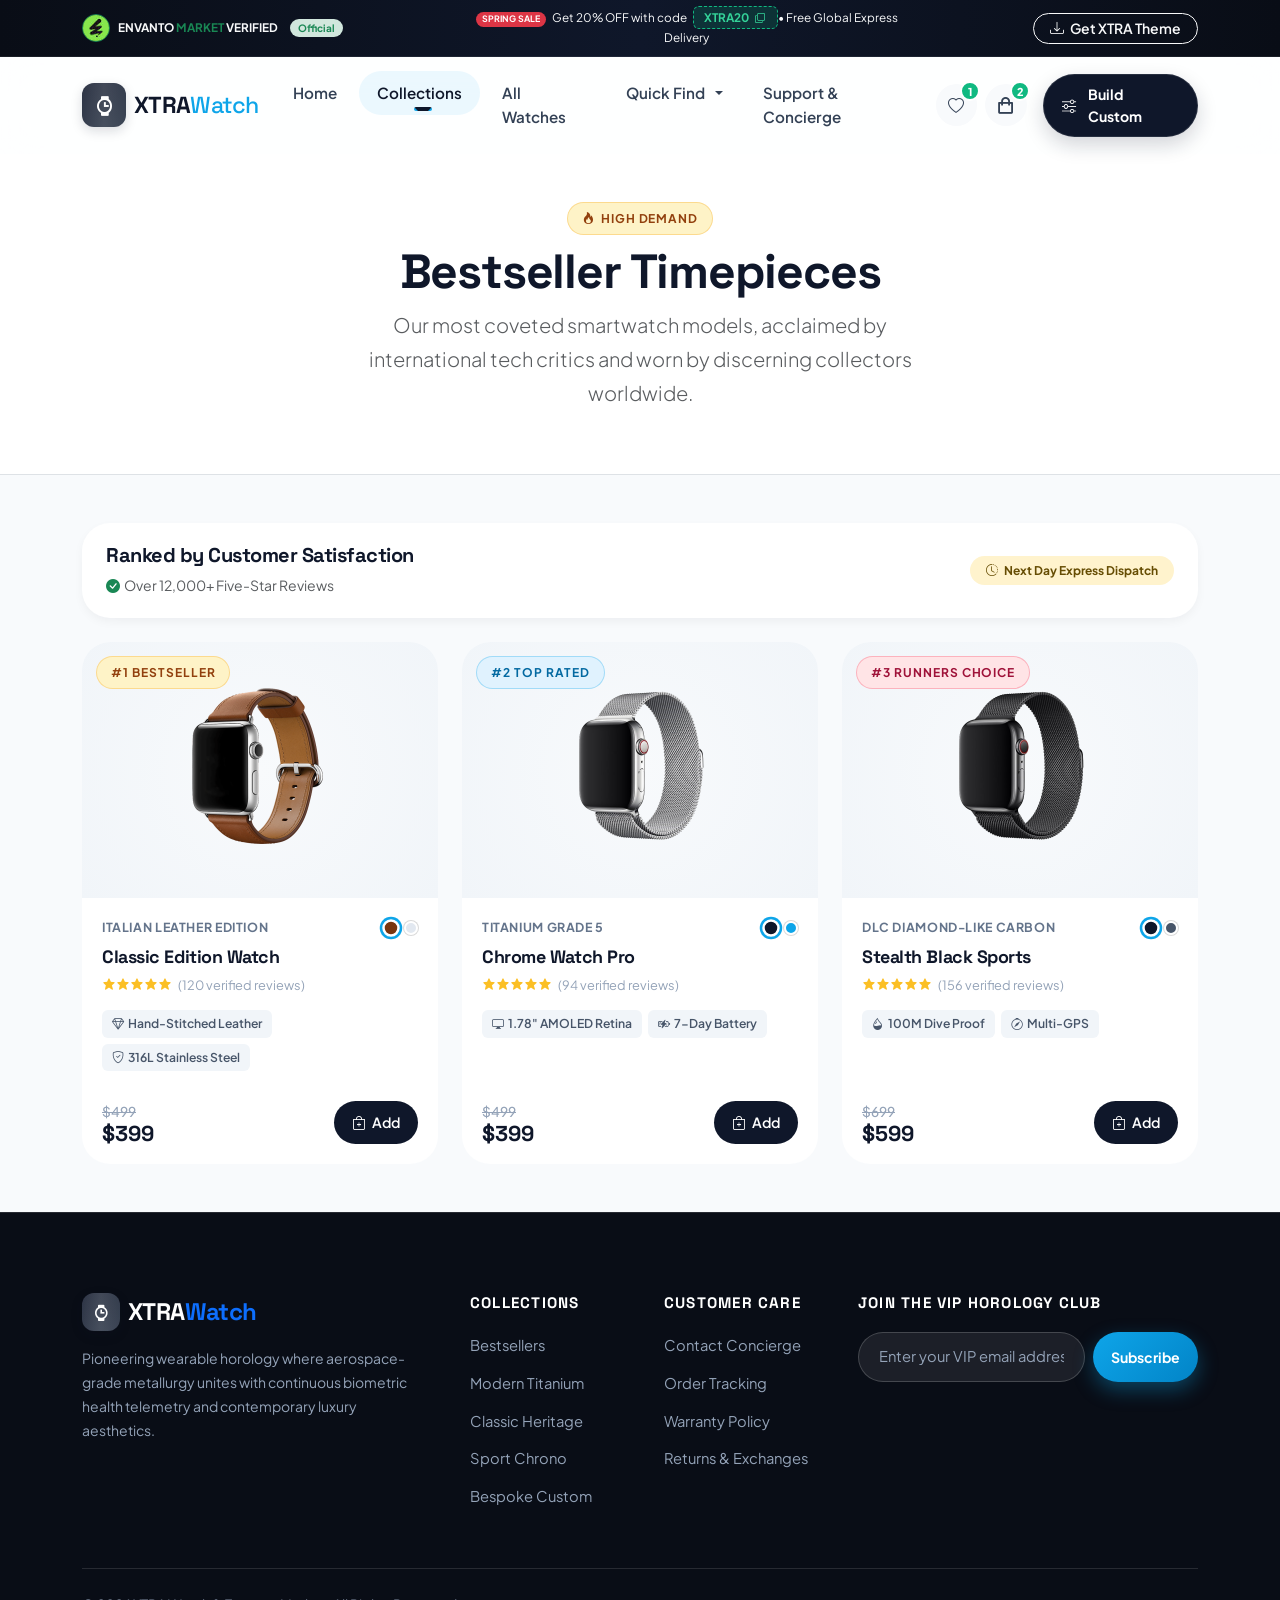
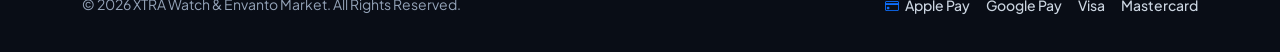
==== commponent/bestseller.html @ f37df0af "First Commit" ====
<!DOCTYPE html>
<html lang="en">
  <head>
    <meta charset="UTF-8" />
    <meta name="viewport" content="width=device-width, initial-scale=1.0" />
    <title>Bestsellers | XTRA Watch Collection</title>
    <link rel="icon" href="../image/download.jpg" />

    <!-- Google Fonts & Icons -->
    <link rel="preconnect" href="https://fonts.googleapis.com" />
    <link rel="preconnect" href="https://fonts.gstatic.com" crossorigin />
    <link
      href="https://fonts.googleapis.com/css2?family=Plus+Jakarta+Sans:wght@300;400;500;600;700;800&family=Space+Grotesk:wght@500;600;700&display=swap"
      rel="stylesheet"
    />
    <link
      href="https://unpkg.com/boxicons@2.1.4/css/boxicons.min.css"
      rel="stylesheet"
    />
    <link
      rel="stylesheet"
      href="https://cdn.jsdelivr.net/npm/bootstrap-icons@1.11.3/font/bootstrap-icons.min.css"
    />
    <link rel="stylesheet" href="../css/css/bootstrap.min.css" />
    <link rel="stylesheet" href="../css/custom.css" />
  </head>
  <body>
    <!-- Top Announcement Bar -->
    <header class="top-ticker-bar">
      <div class="container">
        <div class="row align-items-center text-center text-lg-start g-2">
          <div class="col-12 col-lg-4 d-flex align-items-center justify-content-center justify-content-lg-start gap-2">
            <img
              src="../image/download.jpg"
              alt="Envanto Partner"
              class="rounded-circle border border-success"
              style="width: 28px; height: 28px; object-fit: cover;"
            />
            <span class="fw-bold text-uppercase tracking-wider text-light small">
              Envanto <span class="text-success">Market</span> Verified
            </span>
            <span class="badge bg-success-subtle text-success py-1 px-2 rounded-pill small ms-1">Official</span>
          </div>

          <div class="col-12 col-lg-5 text-center">
            <p class="m-0 small text-light">
              <span class="badge bg-danger rounded-pill me-1">SPRING SALE</span>
              Get 20% OFF with code
              <a href="#" class="code-badge ms-1" data-copy-code="XTRA20" title="Click to copy promo code">
                XTRA20 <i class="bi bi-copy ms-1 small"></i>
              </a>
              • Free Global Express Delivery
            </p>
          </div>

          <div class="col-12 col-lg-3 text-center text-lg-end">
            <a
              href="https://themeforest.net"
              target="_blank"
              rel="noopener noreferrer"
              class="btn btn-outline-light btn-sm rounded-pill px-3 py-1 small fw-semibold"
            >
              <i class="bi bi-download me-1"></i> Get XTRA Theme
            </a>
          </div>
        </div>
      </div>
    </header>

    <!-- Main Navigation Bar -->
    <nav class="navbar navbar-expand-lg navbar-luxury">
      <div class="container">
        <!-- Brand -->
        <a href="../index.html" class="navbar-brand d-flex align-items-center gap-2">
          <div class="brand-monogram">
            <i class="bx bxs-watch"></i>
          </div>
          <div class="brand-text">
            XTRA<span>Watch</span>
          </div>
        </a>

        <!-- Mobile Toggler -->
        <button
          class="navbar-toggler border-0 shadow-none"
          type="button"
          data-bs-toggle="offcanvas"
          data-bs-target="#offcanvasNavbar"
          aria-controls="offcanvasNavbar"
          aria-label="Toggle navigation"
        >
          <span class="navbar-toggler-icon"></span>
        </button>

        <!-- Navbar Links & Offcanvas Drawer for Mobile -->
        <div
          class="offcanvas offcanvas-end"
          tabindex="-1"
          id="offcanvasNavbar"
          aria-labelledby="offcanvasNavbarLabel"
        >
          <div class="offcanvas-header border-bottom">
            <div class="d-flex align-items-center gap-2">
              <div class="brand-monogram" style="width: 36px; height: 36px; font-size: 1.2rem;">
                <i class="bx bxs-watch"></i>
              </div>
              <span class="fw-bold fs-5">XTRA Watch</span>
            </div>
            <button
              type="button"
              class="btn-close shadow-none"
              data-bs-dismiss="offcanvas"
              aria-label="Close"
            ></button>
          </div>

          <div class="offcanvas-body align-items-center">
            <ul class="navbar-nav mx-auto mb-2 mb-lg-0 gap-lg-1">
              <li class="nav-item">
                <a href="../index.html" class="nav-link">Home</a>
              </li>

              <li class="nav-item dropdown">
                <a
                  class="nav-link dropdown-toggle active"
                  href="#"
                  role="button"
                  data-bs-toggle="dropdown"
                  aria-expanded="false"
                >
                  Collections
                </a>
                <ul class="dropdown-menu">
                  <li><span class="dropdown-header">Watch Editions</span></li>
                  <li>
                    <a class="dropdown-item active" href="bestseller.html">
                      <span><i class="bi bi-star-fill text-warning me-2"></i> Bestseller Series</span>
                      <span class="badge bg-warning text-dark rounded-pill small">Top Rated</span>
                    </a>
                  </li>
                  <li>
                    <a class="dropdown-item" href="classic.html">
                      <span><i class="bi bi-gem text-primary me-2"></i> Classic Heritage</span>
                      <span class="badge bg-secondary-subtle text-secondary rounded-pill small">Leather</span>
                    </a>
                  </li>
                  <li>
                    <a class="dropdown-item" href="modern.html">
                      <span><i class="bi bi-cpu text-info me-2"></i> Modern Titanium</span>
                      <span class="badge bg-info-subtle text-info rounded-pill small">AMOLED</span>
                    </a>
                  </li>
                  <li>
                    <a class="dropdown-item" href="sport.html">
                      <span><i class="bi bi-speedometer2 text-danger me-2"></i> Sport Chrono</span>
                      <span class="badge bg-danger-subtle text-danger rounded-pill small">50M 5ATM</span>
                    </a>
                  </li>
                  <li><hr class="dropdown-divider my-2" /></li>
                  <li>
                    <a class="dropdown-item" href="custom.html">
                      <span><i class="bi bi-palette-fill text-success me-2"></i> Bespoke Customizer</span>
                      <span class="badge bg-success rounded-pill small">Studio</span>
                    </a>
                  </li>
                </ul>
              </li>

              <li class="nav-item">
                <a href="watch.html" class="nav-link">All Watches</a>
              </li>

              <li class="nav-item dropdown">
                <a
                  class="nav-link dropdown-toggle"
                  href="#"
                  role="button"
                  data-bs-toggle="dropdown"
                  aria-expanded="false"
                >
                  Quick Find
                </a>
                <ul class="dropdown-menu">
                  <li><span class="dropdown-header">Filter by Category</span></li>
                  <li>
                    <a class="dropdown-item" href="sport.html">
                      <span><i class="bi bi-water me-2 text-primary"></i> Sports & Divers</span>
                    </a>
                  </li>
                  <li>
                    <a class="dropdown-item active" href="bestseller.html">
                      <span><i class="bi bi-fire me-2 text-danger"></i> Trending Smartwatches</span>
                    </a>
                  </li>
                  <li>
                    <a class="dropdown-item" href="classic.html">
                      <span><i class="bi bi-clock-history me-2 text-secondary"></i> Vintage Mechanical</span>
                    </a>
                  </li>
                  <li>
                    <a class="dropdown-item" href="custom.html">
                      <span><i class="bi bi-pen-fill me-2 text-warning"></i> Laser Custom Engraved</span>
                    </a>
                  </li>
                </ul>
              </li>

              <li class="nav-item">
                <a href="contact.html" class="nav-link">Support & Concierge</a>
              </li>
            </ul>

            <!-- Right Nav Actions -->
            <div class="d-flex align-items-center justify-content-center justify-content-lg-end gap-2 mt-3 mt-lg-0">
              <button
                type="button"
                class="nav-action-btn"
                title="Wishlist"
                data-bs-toggle="offcanvas"
                data-bs-target="#cartDrawer"
                aria-label="Wishlist"
              >
                <i class="bi bi-heart"></i>
                <span class="nav-action-badge wishlist-badge-count">1</span>
              </button>

              <button
                type="button"
                class="nav-action-btn"
                title="Cart"
                data-bs-toggle="offcanvas"
                data-bs-target="#cartDrawer"
                aria-label="Cart"
              >
                <i class="bx bx-shopping-bag fs-5"></i>
                <span class="nav-action-badge cart-badge-count">2</span>
              </button>

              <a
                href="custom.html"
                class="btn-luxury-dark btn-luxury-sm ms-lg-2 d-none d-sm-inline-flex"
              >
                <i class="bi bi-sliders me-1"></i> Build Custom
              </a>
            </div>
          </div>
        </div>
      </div>
    </nav>

    <!-- Page Banner -->
    <section class="bg-white border-bottom py-5">
      <div class="container text-center">
        <span class="badge-luxury badge-luxury-gold mb-2">
          <i class="bi bi-fire"></i> HIGH DEMAND
        </span>
        <h1 class="display-5 fw-bold mb-2">Bestseller Timepieces</h1>
        <p class="lead text-muted mx-auto" style="max-width: 600px;">
          Our most coveted smartwatch models, acclaimed by international tech critics and worn by discerning collectors worldwide.
        </p>
      </div>
    </section>

    <!-- Main Content Grid -->
    <main class="container py-5">
      <!-- Filter bar -->
      <div class="filter-sticky-header mb-4">
        <div class="d-flex flex-wrap justify-content-between align-items-center gap-3">
          <div>
            <h5 class="fw-bold mb-1">Ranked by Customer Satisfaction</h5>
            <span class="small text-muted"><i class="bi bi-check-circle-fill text-success me-1"></i>Over 12,000+ Five-Star Reviews</span>
          </div>

          <div class="d-flex gap-2">
            <span class="badge bg-warning-subtle text-warning-emphasis px-3 py-2 rounded-pill small fw-bold">
              <i class="bi bi-clock-history me-1"></i> Next Day Express Dispatch
            </span>
          </div>
        </div>
      </div>

      <div class="row g-4">
        <!-- Item 1: Classic Edition Watch (#1 Top Choice) -->
        <div class="col-12 col-md-4">
          <div class="product-card" data-product-card data-product-title="Classic Edition Watch" data-product-category="Heritage Classic">
            <div class="product-media-wrapper">
              <div class="product-badge-overlay">
                <span class="badge-luxury badge-luxury-gold">#1 BESTSELLER</span>
              </div>
              <div class="product-actions-bar">
                <button
                  type="button"
                  class="action-btn-circle"
                  data-wishlist-id="prod-2"
                  data-wishlist-title="Classic Edition Watch"
                  title="Wishlist"
                  aria-label="Wishlist"
                >
                  <i class="bi bi-heart"></i>
                </button>
                <button
                  type="button"
                  class="action-btn-circle"
                  data-quick-view="prod-2"
                  title="Quick View"
                  aria-label="Quick View"
                >
                  <i class="bi bi-eye"></i>
                </button>
              </div>
              <img src="../watch/watch-2.png" alt="Classic Edition Watch" loading="lazy" />
            </div>

            <div class="product-body">
              <div class="product-category-row">
                <span class="product-category">Italian Leather Edition</span>
                <div class="color-dots-group">
                  <span class="color-dot-choice active" style="background: #78350f;" data-color-name="Cognac Leather" title="Cognac Leather"></span>
                  <span class="color-dot-choice" style="background: #e2e8f0;" data-color-name="Steel Silver" title="Steel Silver"></span>
                </div>
              </div>

              <h3 class="product-title">
                <a href="classic.html">Classic Edition Watch</a>
              </h3>

              <div class="rating-row">
                <div class="rating-stars">
                  <i class="bx bxs-star"></i><i class="bx bxs-star"></i><i class="bx bxs-star"></i><i class="bx bxs-star"></i><i class="bx bxs-star"></i>
                </div>
                <span class="rating-count">(120 verified reviews)</span>
              </div>

              <div class="spec-chips">
                <span class="spec-chip"><i class="bi bi-gem"></i> Hand-Stitched Leather</span>
                <span class="spec-chip"><i class="bi bi-shield-check"></i> 316L Stainless Steel</span>
              </div>

              <div class="product-footer-row">
                <div class="product-price-box">
                  <span class="price-original">$499</span>
                  <span class="price-current">$399</span>
                </div>
                <button
                  type="button"
                  class="btn-add-cart-fast"
                  data-add-cart
                  data-product-id="prod-2"
                  data-product-title="Classic Edition Watch"
                  data-product-price="399"
                  data-product-image="watch/watch-2.png"
                  data-product-finish="Cognac Leather"
                >
                  <i class="bi bi-bag-plus"></i> Add
                </button>
              </div>
            </div>
          </div>
        </div>

        <!-- Item 2: Chrome Watch Pro (#2 Bestseller) -->
        <div class="col-12 col-md-4">
          <div class="product-card" data-product-card data-product-title="Chrome Watch Pro" data-product-category="Smart Tech">
            <div class="product-media-wrapper">
              <div class="product-badge-overlay">
                <span class="badge-luxury badge-luxury-cyan">#2 TOP RATED</span>
              </div>
              <div class="product-actions-bar">
                <button
                  type="button"
                  class="action-btn-circle"
                  data-wishlist-id="prod-1"
                  data-wishlist-title="Chrome Watch Pro"
                  title="Wishlist"
                  aria-label="Wishlist"
                >
                  <i class="bi bi-heart"></i>
                </button>
                <button
                  type="button"
                  class="action-btn-circle"
                  data-quick-view="prod-1"
                  title="Quick View"
                  aria-label="Quick View"
                >
                  <i class="bi bi-eye"></i>
                </button>
              </div>
              <img src="../watch/watch-1.png" alt="Chrome Watch Pro" loading="lazy" />
            </div>

            <div class="product-body">
              <div class="product-category-row">
                <span class="product-category">Titanium Grade 5</span>
                <div class="color-dots-group">
                  <span class="color-dot-choice active" style="background: #0f172a;" data-color-name="Obsidian Black" title="Obsidian Black"></span>
                  <span class="color-dot-choice" style="background: #0ea5e9;" data-color-name="Cyan Ocean" title="Cyan Ocean"></span>
                </div>
              </div>

              <h3 class="product-title">
                <a href="modern.html">Chrome Watch Pro</a>
              </h3>

              <div class="rating-row">
                <div class="rating-stars">
                  <i class="bx bxs-star"></i><i class="bx bxs-star"></i><i class="bx bxs-star"></i><i class="bx bxs-star"></i><i class="bx bxs-star"></i>
                </div>
                <span class="rating-count">(94 verified reviews)</span>
              </div>

              <div class="spec-chips">
                <span class="spec-chip"><i class="bi bi-display"></i> 1.78" AMOLED Retina</span>
                <span class="spec-chip"><i class="bi bi-battery-charging"></i> 7-Day Battery</span>
              </div>

              <div class="product-footer-row">
                <div class="product-price-box">
                  <span class="price-original">$499</span>
                  <span class="price-current">$399</span>
                </div>
                <button
                  type="button"
                  class="btn-add-cart-fast"
                  data-add-cart
                  data-product-id="prod-1"
                  data-product-title="Chrome Watch Pro"
                  data-product-price="399"
                  data-product-image="watch/watch-1.png"
                  data-product-finish="Obsidian Black"
                >
                  <i class="bi bi-bag-plus"></i> Add
                </button>
              </div>
            </div>
          </div>
        </div>

        <!-- Item 3: Stealth Black Sports (#3 Bestseller) -->
        <div class="col-12 col-md-4">
          <div class="product-card" data-product-card data-product-title="Stealth Black Sports" data-product-category="Sport Chrono">
            <div class="product-media-wrapper">
              <div class="product-badge-overlay">
                <span class="badge-luxury badge-luxury-rose">#3 RUNNERS CHOICE</span>
              </div>
              <div class="product-actions-bar">
                <button
                  type="button"
                  class="action-btn-circle"
                  data-wishlist-id="prod-4"
                  data-wishlist-title="Stealth Black Sports"
                  title="Wishlist"
                  aria-label="Wishlist"
                >
                  <i class="bi bi-heart"></i>
                </button>
                <button
                  type="button"
                  class="action-btn-circle"
                  data-quick-view="prod-4"
                  title="Quick View"
                  aria-label="Quick View"
                >
                  <i class="bi bi-eye"></i>
                </button>
              </div>
              <img src="../watch/black-watch.png" alt="Stealth Black Sports" loading="lazy" />
            </div>

            <div class="product-body">
              <div class="product-category-row">
                <span class="product-category">DLC Diamond-Like Carbon</span>
                <div class="color-dots-group">
                  <span class="color-dot-choice active" style="background: #0f172a;" data-color-name="Matte DLC Black" title="Matte DLC Black"></span>
                  <span class="color-dot-choice" style="background: #475569;" data-color-name="Gunmetal Gray" title="Gunmetal Gray"></span>
                </div>
              </div>

              <h3 class="product-title">
                <a href="sport.html">Stealth Black Sports</a>
              </h3>

              <div class="rating-row">
                <div class="rating-stars">
                  <i class="bx bxs-star"></i><i class="bx bxs-star"></i><i class="bx bxs-star"></i><i class="bx bxs-star"></i><i class="bx bxs-star"></i>
                </div>
                <span class="rating-count">(156 verified reviews)</span>
              </div>

              <div class="spec-chips">
                <span class="spec-chip"><i class="bi bi-droplet-half"></i> 100M Dive Proof</span>
                <span class="spec-chip"><i class="bi bi-compass"></i> Multi-GPS</span>
              </div>

              <div class="product-footer-row">
                <div class="product-price-box">
                  <span class="price-original">$699</span>
                  <span class="price-current">$599</span>
                </div>
                <button
                  type="button"
                  class="btn-add-cart-fast"
                  data-add-cart
                  data-product-id="prod-4"
                  data-product-title="Stealth Black Sports"
                  data-product-price="599"
                  data-product-image="watch/black-watch.png"
                  data-product-finish="Matte DLC Black"
                >
                  <i class="bi bi-bag-plus"></i> Add
                </button>
              </div>
            </div>
          </div>
        </div>
      </div>
    </main>

    <!-- Footer -->
    <footer class="footer-luxury">
      <div class="container">
        <div class="row g-5 mb-5">
          <div class="col-12 col-lg-4">
            <div class="d-flex align-items-center gap-2 mb-3">
              <div class="brand-monogram" style="width: 38px; height: 38px; font-size: 1.2rem;">
                <i class="bx bxs-watch"></i>
              </div>
              <h5 class="m-0 fw-bold text-white fs-4">XTRA<span class="text-primary">Watch</span></h5>
            </div>
            <p class="small text-muted mb-4" style="max-width: 340px;">
              Pioneering wearable horology where aerospace-grade metallurgy unites with continuous biometric health telemetry and contemporary luxury aesthetics.
            </p>
          </div>

          <div class="col-6 col-md-3 col-lg-2">
            <h6 class="footer-title">Collections</h6>
            <ul class="footer-links">
              <li><a href="bestseller.html">Bestsellers</a></li>
              <li><a href="modern.html">Modern Titanium</a></li>
              <li><a href="classic.html">Classic Heritage</a></li>
              <li><a href="sport.html">Sport Chrono</a></li>
              <li><a href="custom.html">Bespoke Custom</a></li>
            </ul>
          </div>

          <div class="col-6 col-md-3 col-lg-2">
            <h6 class="footer-title">Customer Care</h6>
            <ul class="footer-links">
              <li><a href="contact.html">Contact Concierge</a></li>
              <li><a href="contact.html">Order Tracking</a></li>
              <li><a href="contact.html">Warranty Policy</a></li>
              <li><a href="contact.html">Returns & Exchanges</a></li>
            </ul>
          </div>

          <div class="col-12 col-md-6 col-lg-4">
            <h6 class="footer-title">Join The VIP Horology Club</h6>
            <form class="newsletter-form">
              <div class="newsletter-input-group">
                <input
                  type="email"
                  class="newsletter-input"
                  placeholder="Enter your VIP email address..."
                  required
                />
                <button type="submit" class="btn-luxury-primary btn-luxury-sm text-nowrap">
                  Subscribe
                </button>
              </div>
            </form>
          </div>
        </div>

        <div class="pt-4 border-top border-secondary border-opacity-25 d-flex flex-column flex-md-row justify-content-between align-items-center gap-3 footer-bottom-row">
          <p class="small text-muted mb-0">
            &copy; 2026 XTRA Watch & Envanto Market. All Rights Reserved.
          </p>
          <div class="d-flex align-items-center gap-3 small">
            <span><i class="bi bi-credit-card me-1 text-primary"></i> Apple Pay</span>
            <span>Google Pay</span>
            <span>Visa</span>
            <span>Mastercard</span>
          </div>
        </div>
      </div>
    </footer>

    <!-- Slide-Over Cart Drawer -->
    <div
      class="offcanvas offcanvas-end cart-offcanvas"
      tabindex="-1"
      id="cartDrawer"
      aria-labelledby="cartDrawerLabel"
    >
      <div class="cart-header">
        <h5 class="fw-bold mb-0 d-flex align-items-center gap-2" id="cartDrawerLabel">
          <i class="bx bx-shopping-bag text-primary fs-4"></i>
          Your Shopping Cart
        </h5>
        <button
          type="button"
          class="btn-close shadow-none"
          data-bs-dismiss="offcanvas"
          aria-label="Close"
        ></button>
      </div>

      <div class="cart-body">
        <div id="cartShippingBar" class="cart-free-shipping-bar">
          <div id="shippingProgressText" class="small text-muted mb-1">
            Add <strong>$45</strong> more for <strong>Free Express Shipping</strong>
          </div>
          <div class="shipping-progress-track">
            <div id="shippingProgressFill" class="shipping-progress-fill" style="width: 70%;"></div>
          </div>
        </div>

        <div id="cartEmptyState" class="text-center py-5" style="display: none;">
          <i class="bx bx-cart-alt fs-1 text-muted mb-3 d-block opacity-50"></i>
          <h5 class="fw-bold">Your cart is empty</h5>
          <p class="text-muted small mb-4">Discover our handcrafted titanium smartwatches.</p>
          <a href="watch.html" class="btn-luxury-primary btn-luxury-sm">Browse Watches</a>
        </div>

        <div id="cartItemsList"></div>
      </div>

      <div id="cartFooterContainer" class="cart-footer">
        <div class="input-group mb-3">
          <input
            type="text"
            id="couponCodeInput"
            class="form-control rounded-start-pill ps-3 small"
            placeholder="Promo code (Try XTRA20)"
          />
          <button
            class="btn btn-outline-dark rounded-end-pill px-3 fw-bold small"
            type="button"
            id="applyCouponBtn"
          >
            Apply
          </button>
        </div>

        <div class="cart-total-row">
          <span>Subtotal</span>
          <span id="cartSubtotalAmount" class="fw-bold text-dark">$798</span>
        </div>

        <div id="cartDiscountRow" class="cart-total-row text-success" style="display: none;">
          <span>Promo Discount</span>
          <span id="cartDiscountAmount" class="fw-bold">-$0</span>
        </div>

        <div class="cart-total-row">
          <span>Estimated Taxes & Shipping</span>
          <span class="text-success fw-semibold">FREE</span>
        </div>

        <div class="cart-total-row pt-2 border-top mt-2">
          <span class="fs-5 fw-bold text-dark">Total</span>
          <span id="cartGrandTotalAmount" class="cart-grand-total">$798</span>
        </div>

        <button
          type="button"
          id="proceedCheckoutBtn"
          class="btn-luxury-primary w-100 py-3 mt-3 fs-6"
        >
          <i class="bi bi-shield-check"></i> Proceed to Secure Checkout
        </button>
      </div>
    </div>

    <!-- Quick View Modal -->
    <div class="modal fade modal-luxury" id="quickViewModal" tabindex="-1" aria-hidden="true">
      <div class="modal-dialog modal-dialog-centered modal-lg">
        <div class="modal-content">
          <div class="modal-header border-0 pb-0">
            <button type="button" class="btn-close shadow-none" data-bs-dismiss="modal" aria-label="Close"></button>
          </div>
          <div class="modal-body p-4 p-md-5 pt-0">
            <div class="row g-4 align-items-center">
              <div class="col-12 col-md-6">
                <div class="modal-luxury-media rounded-4">
                  <img id="quickViewImg" src="../watch/watch-2.png" alt="Quick View" class="img-fluid" />
                </div>
              </div>
              <div class="col-12 col-md-6">
                <span id="quickViewCategory" class="badge-luxury badge-luxury-cyan mb-2">SMART TECH</span>
                <h3 id="quickViewTitle" class="fw-bold mb-2">Classic Edition Watch</h3>
                <div class="rating-row mb-3">
                  <div class="rating-stars">
                    <i class="bx bxs-star"></i><i class="bx bxs-star"></i><i class="bx bxs-star"></i><i class="bx bxs-star"></i><i class="bx bxs-star"></i>
                  </div>
                  <span class="rating-count">(120 verified reviews)</span>
                </div>
                <div class="fs-3 fw-bold text-dark mb-3" id="quickViewPrice">$399</div>
                <p id="quickViewDesc" class="text-muted small mb-4"></p>
                <div class="mb-3">
                  <label class="fw-bold small text-dark d-block mb-2">Select Watch Finish:</label>
                  <div class="d-flex gap-2">
                    <label class="btn btn-outline-dark btn-sm rounded-pill px-3 active">
                      <input type="radio" name="quickViewFinish" value="Cognac Leather" checked class="d-none"> Cognac
                    </label>
                    <label class="btn btn-outline-dark btn-sm rounded-pill px-3">
                      <input type="radio" name="quickViewFinish" value="Steel Silver" class="d-none"> Silver
                    </label>
                  </div>
                </div>
                <div class="mb-4">
                  <h6 class="fw-bold small text-dark mb-2">Key Specifications:</h6>
                  <ul id="quickViewSpecs" class="list-unstyled small text-muted mb-0"></ul>
                </div>
                <div class="d-flex gap-2">
                  <input type="number" id="quickViewQty" class="form-control rounded-pill text-center fw-bold" style="width: 70px;" value="1" min="1" max="10" />
                  <button type="button" id="quickViewAddBtn" class="btn-luxury-primary flex-grow-1">
                    <i class="bi bi-bag-plus"></i> Add to Cart
                  </button>
                </div>
              </div>
            </div>
          </div>
        </div>
      </div>
    </div>

    <!-- Checkout Modal -->
    <div class="modal fade modal-luxury" id="checkoutModal" tabindex="-1" aria-hidden="true">
      <div class="modal-dialog modal-dialog-centered">
        <div class="modal-content">
          <div class="modal-header">
            <h5 class="modal-title fw-bold"><i class="bi bi-shield-lock-fill text-success me-2"></i>Express Secure Checkout</h5>
            <button type="button" class="btn-close shadow-none" data-bs-dismiss="modal" aria-label="Close"></button>
          </div>
          <div class="modal-body p-4">
            <form id="checkoutOrderForm">
              <div class="mb-3">
                <label class="form-label small fw-bold text-dark">Full Name</label>
                <input type="text" class="form-control rounded-pill px-3" required placeholder="John Doe" />
              </div>
              <div class="mb-3">
                <label class="form-label small fw-bold text-dark">Email Address</label>
                <input type="email" class="form-control rounded-pill px-3" required placeholder="john@example.com" />
              </div>
              <div class="mb-3">
                <label class="form-label small fw-bold text-dark">Shipping Destination</label>
                <input type="text" class="form-control rounded-pill px-3" required placeholder="123 Luxury Ave, Beverly Hills, CA 90210" />
              </div>
              <button type="submit" class="btn-luxury-primary w-100 py-3">
                <i class="bi bi-lock-fill me-1"></i> Complete Order
              </button>
            </form>
          </div>
        </div>
      </div>
    </div>

    <!-- Back to Top Button -->
    <button type="button" id="backToTopBtn" class="back-to-top-btn" title="Back to top" aria-label="Back to top">
      <i class="bi bi-arrow-up"></i>
    </button>

    <!-- Scripts -->
    <script src="../js/js/bootstrap.bundle.min.js"></script>
    <script src="../js/main.js"></script>
  </body>
</html>
---- css/custom.css ----
/* ==========================================================================
   XTRA WATCH / ENVANTO MARKET - LUXURY MODERN REDESIGN DESIGN SYSTEM
   Clean, Ultra-smooth, High-performance & Fully Responsive
   ========================================================================== */

@import url('https://fonts.googleapis.com/css2?family=Plus+Jakarta+Sans:wght@300;400;500;600;700;800&family=Space+Grotesk:wght@500;600;700&display=swap');

:root {
  --font-main: 'Plus Jakarta Sans', system-ui, -apple-system, sans-serif;
  --font-display: 'Space Grotesk', system-ui, -apple-system, sans-serif;

  /* Color Palette */
  --color-primary: #0ea5e9;
  --color-primary-dark: #0284c7;
  --color-primary-light: #e0f2fe;
  --color-emerald: #10b981;
  --color-emerald-light: #d1fae5;
  --color-gold: #f59e0b;
  --color-gold-light: #fef3c7;
  --color-rose: #f43f5e;
  
  --dark-bg: #090d16;
  --dark-surface: #111827;
  --dark-card: #1f2937;
  --dark-border: rgba(255, 255, 255, 0.08);

  --light-bg: #f8fafc;
  --light-surface: #ffffff;
  --light-card: #ffffff;
  --light-border: #e2e8f0;

  --text-main: #0f172a;
  --text-secondary: #475569;
  --text-muted: #94a3b8;
  --text-inverse: #ffffff;

  /* Glassmorphism */
  --glass-bg: rgba(255, 255, 255, 0.85);
  --glass-border: rgba(255, 255, 255, 0.5);
  --glass-dark-bg: rgba(9, 13, 22, 0.82);
  --glass-dark-border: rgba(255, 255, 255, 0.1);

  /* Shadows */
  --shadow-xs: 0 1px 2px 0 rgba(15, 23, 42, 0.05);
  --shadow-sm: 0 4px 12px -2px rgba(15, 23, 42, 0.06);
  --shadow-md: 0 12px 28px -4px rgba(15, 23, 42, 0.08);
  --shadow-lg: 0 24px 48px -8px rgba(15, 23, 42, 0.12);
  --shadow-glow: 0 0 35px rgba(14, 165, 233, 0.28);
  --shadow-glow-emerald: 0 0 30px rgba(16, 185, 129, 0.25);

  --radius-sm: 8px;
  --radius-md: 14px;
  --radius-lg: 20px;
  --radius-xl: 28px;
  --radius-pill: 9999px;

  --transition-fast: 0.18s cubic-bezier(0.4, 0, 0.2, 1);
  --transition-normal: 0.3s cubic-bezier(0.4, 0, 0.2, 1);
  --transition-smooth: 0.5s cubic-bezier(0.16, 1, 0.3, 1);
}

/* ==========================================================================
   Base & Reset
   ========================================================================== */
*, *::before, *::after {
  box-sizing: border-box;
}

html {
  scroll-behavior: smooth;
  text-size-adjust: 100%;
}

body {
  margin: 0;
  padding: 0;
  font-family: var(--font-main);
  background-color: var(--light-bg);
  color: var(--text-main);
  line-height: 1.6;
  -webkit-font-smoothing: antialiased;
  -moz-osx-font-smoothing: grayscale;
  overflow-x: hidden;
}

h1, h2, h3, h4, h5, h6 {
  font-family: var(--font-display);
  color: var(--text-main);
  font-weight: 700;
  letter-spacing: -0.025em;
  line-height: 1.25;
}

p {
  color: var(--text-secondary);
  line-height: 1.7;
}

/* Safeguard for all dark containers: guarantee high-contrast crisp text */
.bg-dark, .top-ticker-bar, .luxury-banner, .footer-luxury {
  color: #f1f5f9;
}

.bg-dark h1, .bg-dark h2, .bg-dark h3, .bg-dark h4, .bg-dark h5, .bg-dark h6,
.top-ticker-bar h1, .top-ticker-bar h2, .top-ticker-bar h3, .top-ticker-bar h4, .top-ticker-bar h5, .top-ticker-bar h6,
.luxury-banner h1, .luxury-banner h2, .luxury-banner h3, .luxury-banner h4, .luxury-banner h5, .luxury-banner h6,
.footer-luxury h1, .footer-luxury h2, .footer-luxury h3, .footer-luxury h4, .footer-luxury h5, .footer-luxury h6 {
  color: #ffffff !important;
}

.bg-dark p, .top-ticker-bar p, .luxury-banner p, .footer-luxury p {
  color: #e2e8f0;
}

a {
  color: inherit;
  text-decoration: none;
  transition: color var(--transition-fast);
}

img {
  max-width: 100%;
  height: auto;
  vertical-align: middle;
}

/* ==========================================================================
   Typography & Utility Badges
   ========================================================================== */
.font-display {
  font-family: var(--font-display);
}

.text-gradient {
  background: linear-gradient(135deg, #0ea5e9 0%, #10b981 100%);
  -webkit-background-clip: text;
  -webkit-text-fill-color: transparent;
  display: inline-block;
}

.text-gradient-gold {
  background: linear-gradient(135deg, #f59e0b 0%, #d97706 100%);
  -webkit-background-clip: text;
  -webkit-text-fill-color: transparent;
  display: inline-block;
}

.badge-luxury {
  display: inline-flex;
  align-items: center;
  gap: 6px;
  font-size: 0.75rem;
  font-weight: 700;
  letter-spacing: 0.08em;
  text-transform: uppercase;
  padding: 6px 14px;
  border-radius: var(--radius-pill);
  transition: all var(--transition-fast);
}

.badge-luxury-emerald {
  background: var(--color-emerald-light);
  color: #065f46;
  border: 1px solid rgba(16, 185, 129, 0.3);
}

.badge-luxury-cyan {
  background: var(--color-primary-light);
  color: #0369a1;
  border: 1px solid rgba(14, 165, 233, 0.3);
}

.badge-luxury-gold {
  background: var(--color-gold-light);
  color: #92400e;
  border: 1px solid rgba(245, 158, 11, 0.3);
}

.badge-luxury-dark {
  background: rgba(15, 23, 42, 0.9);
  color: #f8fafc;
  border: 1px solid rgba(255, 255, 255, 0.15);
}

.badge-luxury-rose {
  background: #ffe4e6;
  color: #9f1239;
  border: 1px solid rgba(244, 63, 94, 0.3);
}

/* ==========================================================================
   Header & Announcements
   ========================================================================== */
.top-ticker-bar {
  background: linear-gradient(90deg, #090d16 0%, #0f172a 50%, #090d16 100%);
  color: #e2e8f0;
  font-size: 0.84rem;
  padding: 8px 0;
  border-bottom: 1px solid rgba(255, 255, 255, 0.07);
}

.top-ticker-bar a.code-badge {
  background: rgba(16, 185, 129, 0.18);
  border: 1px dashed #10b981;
  color: #34d399;
  font-weight: 700;
  padding: 3px 10px;
  border-radius: 6px;
  cursor: pointer;
  transition: all var(--transition-fast);
}

.top-ticker-bar a.code-badge:hover {
  background: #10b981;
  color: #042f2e;
}

/* ==========================================================================
   Main Navigation (Glassmorphic & Sticky)
   ========================================================================== */
.navbar-luxury {
  position: sticky;
  top: 0;
  z-index: 1020;
  background: var(--glass-bg);
  backdrop-filter: blur(18px);
  -webkit-backdrop-filter: blur(18px);
  border-bottom: 1px solid var(--border-color);
  padding: 14px 0;
  transition: all var(--transition-normal);
}

.navbar-luxury.scrolled {
  padding: 10px 0;
  background: rgba(255, 255, 255, 0.95);
  box-shadow: 0 10px 30px rgba(15, 23, 42, 0.06);
}

.brand-monogram {
  width: 44px;
  height: 44px;
  background: linear-gradient(135deg, #0f172a 0%, #1e293b 100%);
  color: #ffffff;
  border-radius: 12px;
  display: inline-flex;
  align-items: center;
  justify-content: center;
  font-size: 1.45rem;
  box-shadow: 0 4px 12px rgba(15, 23, 42, 0.15);
  position: relative;
  overflow: hidden;
}

.brand-monogram::after {
  content: '';
  position: absolute;
  top: -50%;
  left: -50%;
  width: 200%;
  height: 200%;
  background: linear-gradient(60deg, transparent, rgba(255, 255, 255, 0.2), transparent);
  transform: rotate(30deg);
  transition: transform 0.6s ease;
}

.navbar-brand:hover .brand-monogram::after {
  transform: rotate(30deg) translate(50%, 50%);
}

.brand-text {
  font-family: var(--font-display);
  font-weight: 800;
  font-size: 1.45rem;
  letter-spacing: -0.03em;
  color: #0f172a;
}

.brand-text span {
  color: var(--color-primary);
  font-weight: 500;
}

/* Nav links styling */
.navbar-luxury .nav-link {
  font-weight: 600;
  font-size: 0.95rem;
  color: #334155 !important;
  padding: 10px 18px !important;
  border-radius: var(--radius-pill);
  transition: all var(--transition-fast);
  position: relative;
  display: inline-flex;
  align-items: center;
  gap: 6px;
}

.navbar-luxury .nav-link:hover,
.navbar-luxury .nav-link.active {
  color: #0f172a !important;
  background: rgba(14, 165, 233, 0.08);
}

.navbar-luxury .nav-link.active::after {
  content: '';
  position: absolute;
  bottom: 4px;
  left: 50%;
  transform: translateX(-50%);
  width: 18px;
  height: 3px;
  border-radius: var(--radius-pill);
  background: var(--color-primary);
}

/* Mega-Menu Dropdown Polish */
.navbar-luxury .dropdown-menu {
  border: 1px solid var(--border-color);
  box-shadow: var(--shadow-lg);
  border-radius: var(--radius-lg);
  padding: 12px;
  background: #ffffff;
  min-width: 260px;
  animation: dropdownIn 0.22s cubic-bezier(0.16, 1, 0.3, 1);
  margin-top: 10px !important;
}

@keyframes dropdownIn {
  from {
    opacity: 0;
    transform: translateY(8px);
  }
  to {
    opacity: 1;
    transform: translateY(0);
  }
}

.navbar-luxury .dropdown-item {
  border-radius: var(--radius-sm);
  padding: 10px 14px;
  font-weight: 600;
  font-size: 0.92rem;
  color: #334155;
  display: flex;
  align-items: center;
  justify-content: space-between;
  transition: all var(--transition-fast);
}

.navbar-luxury .dropdown-item:hover {
  background: #f1f5f9;
  color: #0f172a;
  transform: translateX(4px);
}

.navbar-luxury .dropdown-header {
  font-size: 0.72rem;
  font-weight: 800;
  letter-spacing: 0.08em;
  text-transform: uppercase;
  color: #94a3b8;
  padding: 6px 14px;
}

/* Nav Action Buttons */
.nav-action-btn {
  width: 42px;
  height: 42px;
  border-radius: 50%;
  display: inline-flex;
  align-items: center;
  justify-content: center;
  background: #f8fafc;
  border: 1px solid var(--border-color);
  color: #334155;
  position: relative;
  transition: all var(--transition-fast);
  cursor: pointer;
}

.nav-action-btn:hover {
  background: #ffffff;
  color: var(--color-primary);
  border-color: var(--color-primary);
  box-shadow: 0 4px 14px rgba(14, 165, 233, 0.15);
  transform: translateY(-2px);
}

.nav-action-badge {
  position: absolute;
  top: -3px;
  right: -3px;
  background: var(--color-emerald);
  color: #ffffff;
  font-size: 0.68rem;
  font-weight: 800;
  width: 20px;
  height: 20px;
  border-radius: 50%;
  display: flex;
  align-items: center;
  justify-content: center;
  border: 2px solid #ffffff;
}

/* ==========================================================================
   Buttons
   ========================================================================== */
.btn-luxury-primary {
  background: linear-gradient(135deg, #0ea5e9 0%, #0284c7 100%);
  color: #ffffff !important;
  font-weight: 700;
  padding: 12px 28px;
  border-radius: var(--radius-pill);
  border: none;
  box-shadow: 0 8px 20px rgba(14, 165, 233, 0.35);
  transition: all var(--transition-normal);
  display: inline-flex;
  align-items: center;
  justify-content: center;
  gap: 8px;
}

.btn-luxury-primary:hover {
  background: linear-gradient(135deg, #0284c7 0%, #0369a1 100%);
  transform: translateY(-3px);
  box-shadow: 0 12px 28px rgba(14, 165, 233, 0.45);
}

.btn-luxury-dark {
  background: #0f172a;
  color: #ffffff !important;
  font-weight: 700;
  padding: 12px 28px;
  border-radius: var(--radius-pill);
  border: 1px solid rgba(255, 255, 255, 0.1);
  box-shadow: 0 8px 20px rgba(15, 23, 42, 0.18);
  transition: all var(--transition-normal);
  display: inline-flex;
  align-items: center;
  justify-content: center;
  gap: 8px;
}

.btn-luxury-dark:hover {
  background: #1e293b;
  transform: translateY(-3px);
  box-shadow: 0 12px 28px rgba(15, 23, 42, 0.28);
}

.btn-luxury-outline {
  background: transparent;
  color: #0f172a !important;
  font-weight: 700;
  padding: 12px 28px;
  border-radius: var(--radius-pill);
  border: 1.5px solid #cbd5e1;
  transition: all var(--transition-normal);
  display: inline-flex;
  align-items: center;
  justify-content: center;
  gap: 8px;
}

.btn-luxury-outline:hover {
  border-color: #0f172a;
  background: #0f172a;
  color: #ffffff !important;
  transform: translateY(-3px);
}

.btn-luxury-sm {
  padding: 8px 18px;
  font-size: 0.88rem;
}

/* ==========================================================================
   Hero Section
   ========================================================================== */
.hero-wrapper {
  position: relative;
  background: radial-gradient(circle at 80% 20%, rgba(14, 165, 233, 0.08) 0%, transparent 60%),
              radial-gradient(circle at 10% 80%, rgba(16, 185, 129, 0.06) 0%, transparent 50%),
              #ffffff;
  padding: 60px 0 80px 0;
  border-bottom: 1px solid var(--border-color);
  overflow: hidden;
}

.hero-tag {
  font-size: 0.82rem;
  font-weight: 700;
  letter-spacing: 0.12em;
  text-transform: uppercase;
  color: var(--color-primary);
  display: inline-flex;
  align-items: center;
  gap: 8px;
  margin-bottom: 12px;
}

.hero-tag .tag-dot {
  width: 8px;
  height: 8px;
  border-radius: 50%;
  background: var(--color-emerald);
  box-shadow: 0 0 10px var(--color-emerald);
  animation: pulseDot 2s infinite;
}

@keyframes pulseDot {
  0%, 100% { transform: scale(1); opacity: 1; }
  50% { transform: scale(1.4); opacity: 0.6; }
}

.hero-title {
  font-size: clamp(2.5rem, 5.5vw, 4.2rem);
  font-weight: 800;
  line-height: 1.08;
  letter-spacing: -0.035em;
  color: #0f172a;
  margin-bottom: 20px;
}

.hero-desc {
  font-size: clamp(1.05rem, 1.8vw, 1.22rem);
  color: #475569;
  max-width: 540px;
  margin-bottom: 32px;
}

.hero-product-showcase {
  position: relative;
  display: flex;
  align-items: center;
  justify-content: center;
  padding: 20px;
}

.hero-glow-backdrop {
  position: absolute;
  width: 440px;
  height: 440px;
  border-radius: 50%;
  background: radial-gradient(circle, rgba(14, 165, 233, 0.22) 0%, rgba(16, 185, 129, 0.12) 50%, transparent 70%);
  filter: blur(40px);
  z-index: 1;
}

.hero-watch-img {
  position: relative;
  z-index: 2;
  max-height: 480px;
  object-fit: contain;
  filter: drop-shadow(0 25px 35px rgba(15, 23, 42, 0.2));
  animation: heroFloat 6s ease-in-out infinite;
}

@keyframes heroFloat {
  0%, 100% { transform: translateY(0px) rotate(0deg); }
  50% { transform: translateY(-14px) rotate(1.5deg); }
}

/* Floating Spec Cards in Hero */
.hero-floating-pill {
  position: absolute;
  z-index: 3;
  background: rgba(255, 255, 255, 0.92);
  backdrop-filter: blur(12px);
  border: 1px solid rgba(255, 255, 255, 0.8);
  border-radius: var(--radius-md);
  padding: 10px 16px;
  box-shadow: var(--shadow-md);
  display: flex;
  align-items: center;
  gap: 12px;
  animation: pillFloat 4s ease-in-out infinite alternate;
}

.hero-floating-pill.pill-top-right {
  top: 15%;
  right: 5%;
}

.hero-floating-pill.pill-bottom-left {
  bottom: 12%;
  left: 5%;
  animation-delay: -2s;
}

@keyframes pillFloat {
  0% { transform: translateY(0); }
  100% { transform: translateY(-8px); }
}

/* Trust Bar / Metrics */
.trust-bar {
  background: #ffffff;
  border-bottom: 1px solid var(--border-color);
  padding: 28px 0;
}

.trust-item {
  display: flex;
  align-items: center;
  gap: 14px;
}

.trust-icon-box {
  width: 48px;
  height: 48px;
  border-radius: 12px;
  background: #f1f5f9;
  color: var(--color-primary);
  display: flex;
  align-items: center;
  justify-content: center;
  font-size: 1.4rem;
  flex-shrink: 0;
}

/* ==========================================================================
   Product Card System (World-Class Clean & Smooth)
   ========================================================================== */
.product-card {
  position: relative;
  background: #ffffff;
  border: 1px solid var(--border-color);
  border-radius: var(--radius-xl);
  overflow: hidden;
  transition: all var(--transition-normal);
  display: flex;
  flex-direction: column;
  height: 100%;
}

.product-card:hover {
  transform: translateY(-8px);
  border-color: rgba(14, 165, 233, 0.35);
  box-shadow: 0 20px 40px -10px rgba(15, 23, 42, 0.12);
}

.product-media-wrapper {
  position: relative;
  background: radial-gradient(circle, #f8fafc 0%, #f1f5f9 100%);
  padding: 28px 20px;
  display: flex;
  align-items: center;
  justify-content: center;
  border-bottom: 1px solid var(--border-color);
  overflow: hidden;
  min-height: 240px;
}

.product-media-wrapper img {
  max-height: 200px;
  width: auto;
  object-fit: contain;
  transition: transform var(--transition-smooth);
}

.product-card:hover .product-media-wrapper img {
  transform: scale(1.08) rotate(-2deg);
}

/* Hover Quick Actions overlay */
.product-actions-bar {
  position: absolute;
  right: 14px;
  top: 14px;
  display: flex;
  flex-direction: column;
  gap: 8px;
  opacity: 0;
  transform: translateX(10px);
  transition: all var(--transition-normal);
  z-index: 5;
}

.product-card:hover .product-actions-bar,
.product-card:focus-within .product-actions-bar {
  opacity: 1;
  transform: translateX(0);
}

.action-btn-circle {
  width: 38px;
  height: 38px;
  border-radius: 50%;
  background: #ffffff;
  color: #334155;
  border: 1px solid var(--border-color);
  display: inline-flex;
  align-items: center;
  justify-content: center;
  font-size: 1.1rem;
  box-shadow: var(--shadow-sm);
  cursor: pointer;
  transition: all var(--transition-fast);
}

.action-btn-circle:hover {
  background: #0f172a;
  color: #ffffff;
  transform: scale(1.1);
}

.action-btn-circle.active-wishlist {
  background: #ffe4e6;
  color: var(--color-rose);
  border-color: var(--color-rose);
}

/* Product Tag Overlay */
.product-badge-overlay {
  position: absolute;
  top: 14px;
  left: 14px;
  z-index: 4;
}

/* Product Body */
.product-body {
  padding: 20px;
  display: flex;
  flex-direction: column;
  flex-grow: 1;
}

.product-category-row {
  display: flex;
  align-items: center;
  justify-content: space-between;
  margin-bottom: 8px;
}

.product-category {
  font-size: 0.78rem;
  font-weight: 700;
  text-transform: uppercase;
  letter-spacing: 0.05em;
  color: #64748b;
}

.color-dots-group {
  display: flex;
  gap: 6px;
}

.color-dot-choice {
  width: 14px;
  height: 14px;
  border-radius: 50%;
  border: 2px solid #ffffff;
  box-shadow: 0 0 0 1px rgba(0, 0, 0, 0.15);
  cursor: pointer;
  transition: transform var(--transition-fast);
}

.color-dot-choice:hover,
.color-dot-choice.active {
  transform: scale(1.25);
  box-shadow: 0 0 0 2px var(--color-primary);
}

.product-title {
  font-size: 1.12rem;
  font-weight: 700;
  color: #0f172a;
  margin-bottom: 6px;
  display: -webkit-box;
  -webkit-line-clamp: 1;
  -webkit-box-orient: vertical;
  overflow: hidden;
}

.product-title a:hover {
  color: var(--color-primary);
}

.rating-row {
  display: flex;
  align-items: center;
  gap: 6px;
  font-size: 0.85rem;
  margin-bottom: 14px;
}

.rating-stars {
  color: #fbbf24;
}

.rating-count {
  color: #94a3b8;
  font-size: 0.8rem;
}

/* Spec Chips inside Product Card */
.spec-chips {
  display: flex;
  flex-wrap: wrap;
  gap: 6px;
  margin-bottom: 16px;
}

.spec-chip {
  font-size: 0.76rem;
  font-weight: 600;
  padding: 4px 10px;
  border-radius: 6px;
  background: #f1f5f9;
  color: #475569;
  display: inline-flex;
  align-items: center;
  gap: 4px;
}

/* Pricing and Add to Cart Bottom Bar */
.product-footer-row {
  margin-top: auto;
  padding-top: 14px;
  border-top: 1px solid var(--border-color);
  display: flex;
  align-items: center;
  justify-content: space-between;
}

.product-price-box {
  display: flex;
  flex-direction: column;
}

.price-original {
  font-size: 0.85rem;
  text-decoration: line-through;
  color: #94a3b8;
  font-weight: 500;
}

.price-current {
  font-family: var(--font-display);
  font-size: 1.35rem;
  font-weight: 800;
  color: #0f172a;
  line-height: 1;
}

.btn-add-cart-fast {
  background: #0f172a;
  color: #ffffff;
  border: none;
  border-radius: var(--radius-pill);
  padding: 10px 18px;
  font-weight: 600;
  font-size: 0.88rem;
  display: inline-flex;
  align-items: center;
  gap: 6px;
  transition: all var(--transition-fast);
  cursor: pointer;
}

.btn-add-cart-fast:hover {
  background: var(--color-primary);
  color: #ffffff;
  transform: translateY(-2px);
  box-shadow: 0 4px 14px rgba(14, 165, 233, 0.35);
}

/* ==========================================================================
   Bento Grid & Engineering Section
   ========================================================================== */
.bento-card {
  background: #ffffff;
  border: 1px solid var(--border-color);
  border-radius: var(--radius-xl);
  padding: 32px;
  transition: all var(--transition-normal);
  height: 100%;
  display: flex;
  flex-direction: column;
  position: relative;
  overflow: hidden;
}

.bento-card:hover {
  transform: translateY(-5px);
  border-color: rgba(14, 165, 233, 0.4);
  box-shadow: var(--shadow-md);
}

.bento-icon {
  width: 54px;
  height: 54px;
  border-radius: 16px;
  display: flex;
  align-items: center;
  justify-content: center;
  font-size: 1.6rem;
  margin-bottom: 20px;
}

.bento-icon.icon-cyan {
  background: var(--color-primary-light);
  color: var(--color-primary-dark);
}

.bento-icon.icon-emerald {
  background: var(--color-emerald-light);
  color: #047857;
}

.bento-icon.icon-gold {
  background: var(--color-gold-light);
  color: #b45309;
}

.bento-icon.icon-rose {
  background: #ffe4e6;
  color: #be123c;
}

/* Center Highlight Showcase in Features */
.center-showcase-box {
  background: radial-gradient(circle, #f8fafc 0%, #e2e8f0 100%);
  border-radius: var(--radius-xl);
  padding: 32px;
  text-align: center;
  border: 1px solid var(--border-color);
  height: 100%;
  display: flex;
  flex-direction: column;
  align-items: center;
  justify-content: center;
}

/* ==========================================================================
   Full-Width Luxury Tech Banner (High-Contrast & Crystal-Clear Colors)
   ========================================================================== */
.luxury-banner {
  position: relative;
  border-radius: var(--radius-xl);
  overflow: hidden;
  background: #090d16;
  color: #ffffff;
  padding: 80px 32px;
  margin: 40px 0;
  box-shadow: var(--shadow-lg);
}

.luxury-banner::before {
  content: '';
  position: absolute;
  top: 0;
  left: 0;
  width: 100%;
  height: 100%;
  background: radial-gradient(circle at center, rgba(15, 23, 42, 0.72) 0%, rgba(9, 13, 22, 0.94) 100%);
  z-index: 1;
}

.luxury-banner-bg {
  position: absolute;
  top: 0;
  left: 0;
  width: 100%;
  height: 100%;
  object-fit: cover;
  opacity: 0.35;
  filter: contrast(1.15) brightness(0.95);
  z-index: 0;
}

.luxury-banner-content {
  position: relative;
  z-index: 2;
  max-width: 820px;
  margin: 0 auto;
  text-align: center;
}

.luxury-banner h2 {
  color: #ffffff !important;
  font-size: clamp(2rem, 4.2vw, 3.2rem);
  font-weight: 800;
  margin-bottom: 16px;
  text-shadow: 0 2px 12px rgba(0, 0, 0, 0.6);
}

.luxury-banner p,
.luxury-banner .lead {
  color: #f1f5f9 !important; /* Bright crisp light silver, 100% readable */
  font-size: clamp(1rem, 1.8vw, 1.18rem);
  line-height: 1.7;
  text-shadow: 0 1px 8px rgba(0, 0, 0, 0.7);
}

.feature-glass-grid {
  display: grid;
  grid-template-columns: repeat(auto-fit, minmax(180px, 1fr));
  gap: 16px;
  margin-top: 40px;
}

.feature-glass-box {
  background: rgba(255, 255, 255, 0.08) !important;
  backdrop-filter: blur(16px);
  -webkit-backdrop-filter: blur(16px);
  border: 1px solid rgba(255, 255, 255, 0.2) !important;
  border-radius: var(--radius-lg);
  padding: 24px 16px;
  transition: all var(--transition-normal);
  text-align: center;
  box-shadow: 0 8px 24px rgba(0, 0, 0, 0.25);
}

.feature-glass-box:hover {
  background: rgba(255, 255, 255, 0.16) !important;
  transform: translateY(-5px);
  border-color: rgba(56, 189, 248, 0.7) !important;
  box-shadow: 0 14px 30px rgba(0, 0, 0, 0.4), 0 0 20px rgba(56, 189, 248, 0.25);
}

.feature-glass-box i {
  font-size: 2.3rem;
  margin-bottom: 12px;
  display: inline-block;
  transition: transform 0.3s ease;
}

.feature-glass-box:hover i {
  transform: scale(1.15);
}

/* Bright neon glowing icon colors in glass boxes */
.feature-glass-box i.icon-water,
.feature-glass-box i.text-info {
  color: #38bdf8 !important; /* Bright Sky Blue */
  filter: drop-shadow(0 0 10px rgba(56, 189, 248, 0.5));
}

.feature-glass-box i.icon-battery,
.feature-glass-box i.text-success {
  color: #34d399 !important; /* Bright Mint Emerald */
  filter: drop-shadow(0 0 10px rgba(52, 211, 153, 0.5));
}

.feature-glass-box i.icon-ecg,
.feature-glass-box i.text-warning {
  color: #fbbf24 !important; /* Bright Amber Gold */
  filter: drop-shadow(0 0 10px rgba(251, 191, 36, 0.5));
}

.feature-glass-box i.icon-phone,
.feature-glass-box i.text-primary {
  color: #60a5fa !important; /* Bright Electric Blue */
  filter: drop-shadow(0 0 10px rgba(96, 165, 250, 0.5));
}

.feature-glass-box h6 {
  color: #ffffff !important; /* Bright clean white heading */
  font-size: 1.05rem;
  font-weight: 700;
  margin-bottom: 4px;
  letter-spacing: -0.01em;
}

.feature-glass-box small {
  color: #cbd5e1 !important; /* Crisp light gray description */
  font-size: 0.84rem;
  font-weight: 500;
  opacity: 1 !important;
  display: block;
}

/* ==========================================================================
   Interactive Filter & Search Header on Catalog Pages
   ========================================================================== */
.filter-sticky-header {
  background: #ffffff;
  border: 1px solid var(--border-color);
  border-radius: var(--radius-xl);
  padding: 20px 24px;
  margin-bottom: 32px;
  box-shadow: var(--shadow-sm);
}

.filter-pills-wrap {
  display: flex;
  flex-wrap: wrap;
  gap: 8px;
}

.filter-pill-btn {
  background: #f1f5f9;
  border: 1px solid transparent;
  color: #475569;
  font-weight: 600;
  font-size: 0.88rem;
  padding: 8px 18px;
  border-radius: var(--radius-pill);
  transition: all var(--transition-fast);
  cursor: pointer;
}

.filter-pill-btn:hover,
.filter-pill-btn.active {
  background: #0f172a;
  color: #ffffff;
  border-color: #0f172a;
}

.catalog-search-input {
  background: #f8fafc;
  border: 1px solid var(--border-color);
  border-radius: var(--radius-pill);
  padding: 10px 20px 10px 42px;
  font-size: 0.92rem;
  width: 100%;
  transition: all var(--transition-fast);
}

.catalog-search-input:focus {
  background: #ffffff;
  border-color: var(--color-primary);
  box-shadow: 0 0 0 3px rgba(14, 165, 233, 0.18);
  outline: none;
}

/* ==========================================================================
   Slide-Over Cart Drawer (Interactive & Functional)
   ========================================================================== */
.cart-offcanvas {
  width: 420px !important;
  max-width: 90vw !important;
  border-left: 1px solid var(--border-color) !important;
  box-shadow: -15px 0 35px rgba(0, 0, 0, 0.15) !important;
}

.cart-header {
  padding: 20px 24px;
  border-bottom: 1px solid var(--border-color);
  display: flex;
  align-items: center;
  justify-content: space-between;
  background: #ffffff;
}

.cart-body {
  padding: 20px 24px;
  overflow-y: auto;
  background: #f8fafc;
  flex-grow: 1;
}

.cart-item-card {
  background: #ffffff;
  border: 1px solid var(--border-color);
  border-radius: var(--radius-md);
  padding: 14px;
  margin-bottom: 14px;
  display: flex;
  gap: 14px;
  align-items: center;
  position: relative;
  transition: all var(--transition-fast);
}

.cart-item-card:hover {
  border-color: #cbd5e1;
  box-shadow: var(--shadow-xs);
}

.cart-item-img {
  width: 70px;
  height: 70px;
  border-radius: var(--radius-sm);
  background: #f1f5f9;
  object-fit: contain;
  padding: 6px;
  flex-shrink: 0;
}

.cart-item-details {
  flex-grow: 1;
}

.cart-item-title {
  font-weight: 700;
  font-size: 0.95rem;
  color: #0f172a;
  margin-bottom: 2px;
}

.cart-item-meta {
  font-size: 0.8rem;
  color: #64748b;
  margin-bottom: 8px;
}

.cart-qty-btn-group {
  display: inline-flex;
  align-items: center;
  border: 1px solid var(--border-color);
  border-radius: var(--radius-pill);
  background: #f8fafc;
  overflow: hidden;
}

.cart-qty-btn {
  background: transparent;
  border: none;
  width: 28px;
  height: 28px;
  display: flex;
  align-items: center;
  justify-content: center;
  font-size: 0.85rem;
  color: #334155;
  cursor: pointer;
  transition: background var(--transition-fast);
}

.cart-qty-btn:hover {
  background: #e2e8f0;
}

.cart-qty-count {
  width: 30px;
  text-align: center;
  font-weight: 700;
  font-size: 0.85rem;
  color: #0f172a;
}

.cart-item-remove {
  color: #94a3b8;
  border: none;
  background: transparent;
  cursor: pointer;
  font-size: 1.15rem;
  transition: color var(--transition-fast);
  padding: 4px;
}

.cart-item-remove:hover {
  color: var(--color-rose);
}

.cart-free-shipping-bar {
  background: #ffffff;
  border: 1px solid var(--border-color);
  border-radius: var(--radius-md);
  padding: 12px 16px;
  margin-bottom: 16px;
}

.shipping-progress-track {
  height: 6px;
  background: #e2e8f0;
  border-radius: var(--radius-pill);
  overflow: hidden;
  margin-top: 6px;
}

.shipping-progress-fill {
  height: 100%;
  background: linear-gradient(90deg, var(--color-primary) 0%, var(--color-emerald) 100%);
  border-radius: var(--radius-pill);
  transition: width var(--transition-normal);
}

.cart-footer {
  padding: 20px 24px;
  background: #ffffff;
  border-top: 1px solid var(--border-color);
}

.cart-total-row {
  display: flex;
  justify-content: space-between;
  align-items: center;
  margin-bottom: 8px;
  font-size: 0.92rem;
  color: #64748b;
}

.cart-grand-total {
  font-family: var(--font-display);
  font-size: 1.4rem;
  font-weight: 800;
  color: #0f172a;
}

/* ==========================================================================
   Quick View Modal
   ========================================================================== */
.modal-luxury .modal-content {
  border-radius: var(--radius-xl);
  border: 1px solid var(--border-color);
  box-shadow: 0 30px 60px rgba(0, 0, 0, 0.2);
  overflow: hidden;
}

.modal-luxury-media {
  background: radial-gradient(circle, #f8fafc 0%, #e2e8f0 100%);
  display: flex;
  align-items: center;
  justify-content: center;
  padding: 40px 20px;
  height: 100%;
}

.modal-luxury-media img {
  max-height: 320px;
  object-fit: contain;
  filter: drop-shadow(0 15px 25px rgba(0, 0, 0, 0.15));
}

/* ==========================================================================
   Toast Notifications System
   ========================================================================== */
.toast-container-custom {
  position: fixed;
  bottom: 24px;
  right: 24px;
  z-index: 1090;
  display: flex;
  flex-direction: column;
  gap: 10px;
  pointer-events: none;
}

.toast-custom {
  background: #0f172a;
  color: #ffffff;
  padding: 14px 20px;
  border-radius: var(--radius-md);
  border: 1px solid rgba(255, 255, 255, 0.12);
  box-shadow: var(--shadow-lg);
  display: flex;
  align-items: center;
  gap: 12px;
  font-size: 0.92rem;
  font-weight: 600;
  pointer-events: auto;
  animation: toastSlideIn 0.3s cubic-bezier(0.16, 1, 0.3, 1);
  min-width: 280px;
  max-width: 380px;
}

@keyframes toastSlideIn {
  from {
    opacity: 0;
    transform: translateY(20px) scale(0.95);
  }
  to {
    opacity: 1;
    transform: translateY(0) scale(1);
  }
}

.toast-custom i {
  font-size: 1.35rem;
}

.toast-custom.toast-success i {
  color: var(--color-emerald);
}

.toast-custom.toast-info i {
  color: var(--color-primary);
}

/* ==========================================================================
   Back To Top Floating Button
   ========================================================================== */
.back-to-top-btn {
  position: fixed;
  bottom: 28px;
  left: 28px;
  width: 48px;
  height: 48px;
  border-radius: 50%;
  background: #ffffff;
  border: 1px solid var(--border-color);
  color: #0f172a;
  display: flex;
  align-items: center;
  justify-content: center;
  font-size: 1.25rem;
  box-shadow: var(--shadow-md);
  cursor: pointer;
  z-index: 990;
  opacity: 0;
  visibility: hidden;
  transform: translateY(12px);
  transition: all var(--transition-normal);
}

.back-to-top-btn.visible {
  opacity: 1;
  visibility: visible;
  transform: translateY(0);
}

.back-to-top-btn:hover {
  background: #0f172a;
  color: #ffffff;
  transform: translateY(-4px);
}

/* ==========================================================================
   Interactive Custom Watch Builder (custom.html)
   ========================================================================== */
.configurator-wrapper {
  background: #ffffff;
  border: 1px solid var(--border-color);
  border-radius: var(--radius-xl);
  overflow: hidden;
  box-shadow: var(--shadow-md);
}

.configurator-preview-box {
  background: radial-gradient(circle, #f8fafc 0%, #e2e8f0 100%);
  display: flex;
  flex-direction: column;
  align-items: center;
  justify-content: center;
  padding: 50px 30px;
  height: 100%;
  position: relative;
}

.configurator-watch-preview {
  max-height: 380px;
  object-fit: contain;
  filter: drop-shadow(0 20px 30px rgba(0, 0, 0, 0.2));
  transition: transform 0.4s ease, filter 0.4s ease;
}

.custom-option-card {
  border: 1.5px solid var(--border-color);
  border-radius: var(--radius-md);
  padding: 12px 16px;
  cursor: pointer;
  transition: all var(--transition-fast);
  background: #ffffff;
  display: flex;
  align-items: center;
  justify-content: space-between;
}

.custom-option-card:hover {
  border-color: #94a3b8;
  background: #f8fafc;
}

.custom-option-card.active {
  border-color: var(--color-primary);
  background: var(--color-primary-light);
  color: #0369a1;
  font-weight: 700;
}

/* ==========================================================================
   Footer (Luxury Minimalist & High-Contrast Colors)
   ========================================================================== */
.footer-luxury {
  background: #090d16;
  color: #cbd5e1;
  padding: 80px 0 35px 0;
  border-top: 1px solid rgba(255, 255, 255, 0.12);
}

.footer-luxury p {
  color: #cbd5e1 !important; /* Crisp, readable light text */
  line-height: 1.7;
}

.footer-luxury .text-muted,
.footer-luxury small.text-muted {
  color: #94a3b8 !important; /* Visible light-slate gray, not dark black */
}

.footer-brand-title {
  color: #ffffff !important;
  font-family: var(--font-display);
  font-weight: 800;
  font-size: 1.5rem;
  margin-bottom: 16px;
}

.footer-title {
  color: #ffffff !important;
  font-size: 0.95rem;
  font-weight: 700;
  text-transform: uppercase;
  letter-spacing: 0.08em;
  margin-bottom: 20px;
}

.footer-links {
  list-style: none;
  padding: 0;
  margin: 0;
}

.footer-links li {
  margin-bottom: 12px;
}

.footer-links a {
  color: #94a3b8 !important;
  font-size: 0.92rem;
  transition: all var(--transition-fast);
}

.footer-links a:hover {
  color: #38bdf8 !important; /* Vibrant cyan glow on hover */
  transform: translateX(4px);
  display: inline-block;
}

.footer-social-btn {
  width: 42px;
  height: 42px;
  border-radius: 50%;
  background: rgba(255, 255, 255, 0.08);
  border: 1px solid rgba(255, 255, 255, 0.16);
  color: #ffffff !important;
  display: inline-flex;
  align-items: center;
  justify-content: center;
  font-size: 1.15rem;
  transition: all var(--transition-fast);
}

.footer-social-btn:hover {
  background: var(--color-primary);
  border-color: var(--color-primary);
  color: #ffffff !important;
  transform: translateY(-3px);
  box-shadow: 0 4px 16px rgba(14, 165, 233, 0.4);
}

.newsletter-input-group {
  position: relative;
  display: flex;
  gap: 8px;
}

.newsletter-input {
  background: rgba(255, 255, 255, 0.08);
  border: 1px solid rgba(255, 255, 255, 0.18);
  border-radius: var(--radius-pill);
  padding: 12px 20px;
  color: #ffffff !important;
  font-size: 0.92rem;
  width: 100%;
}

.newsletter-input::placeholder {
  color: #94a3b8 !important;
}

.newsletter-input:focus {
  outline: none;
  border-color: var(--color-primary);
  background: rgba(255, 255, 255, 0.12);
  box-shadow: 0 0 0 3px rgba(14, 165, 233, 0.25);
}

/* Footer bottom copyright & payment methods */
.footer-bottom-row {
  border-top: 1px solid rgba(255, 255, 255, 0.12) !important;
  padding-top: 24px;
}

.footer-bottom-row p {
  color: #94a3b8 !important;
}

.footer-bottom-row span {
  color: #cbd5e1 !important;
  font-weight: 500;
}

/* ==========================================================================
   Responsive Breakpoints & Tweaks
   ========================================================================== */
@media (max-width: 991.98px) {
  .hero-wrapper {
    padding: 40px 0 60px 0;
  }
  .hero-product-showcase {
    margin-top: 30px;
  }
  .hero-floating-pill {
    position: static;
    margin: 10px auto;
    width: fit-content;
    animation: none;
  }
  .cart-offcanvas {
    width: 100% !important;
  }
}

@media (max-width: 767.98px) {
  .hero-title {
    font-size: 2.25rem;
  }
  .trust-item {
    justify-content: center;
  }
  .bento-card {
    padding: 24px;
  }
}
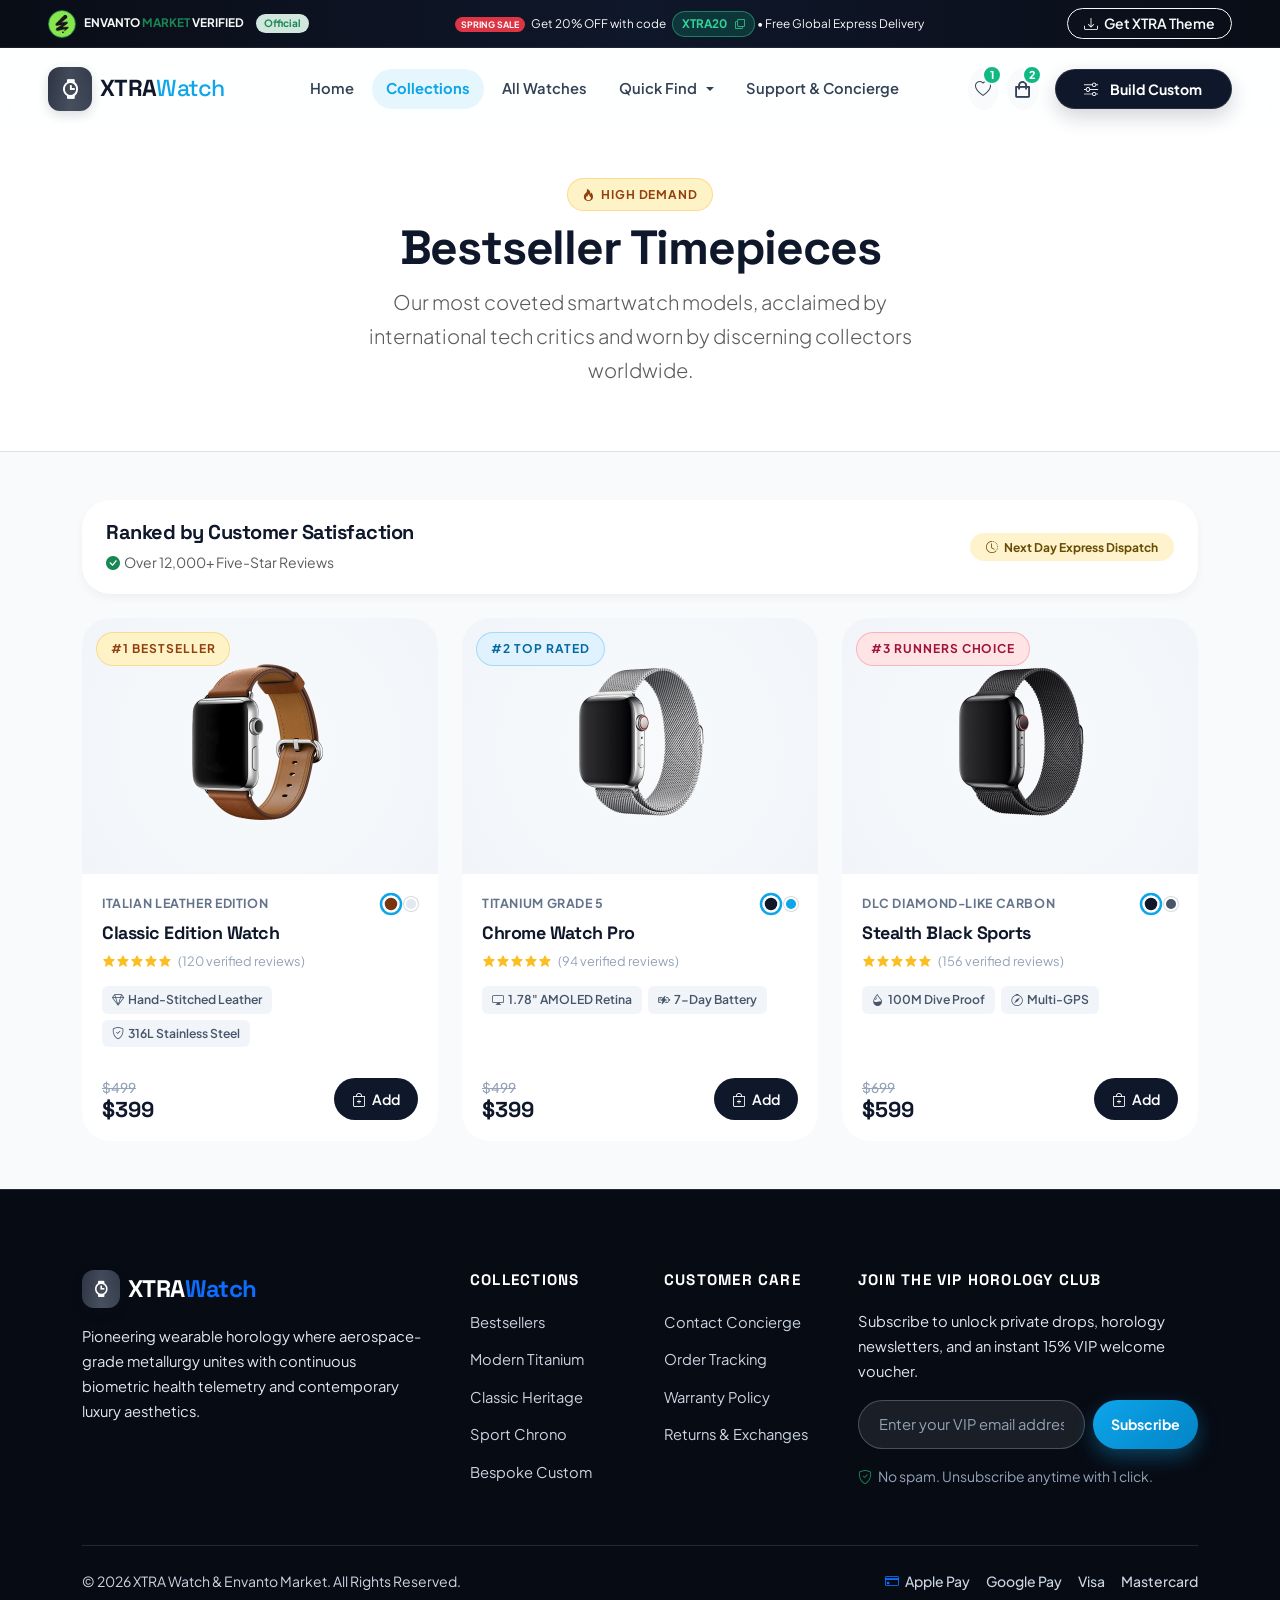
==== commit aa11383c: "Update" ====
--- a/commponent/bestseller.html
+++ b/commponent/bestseller.html
@@ -27,9 +27,9 @@
   <body>
     <!-- Top Announcement Bar -->
     <header class="top-ticker-bar">
-      <div class="container">
+      <div class="container-fluid px-3 px-lg-4 px-xl-5">
         <div class="row align-items-center text-center text-lg-start g-2">
-          <div class="col-12 col-lg-4 d-flex align-items-center justify-content-center justify-content-lg-start gap-2">
+          <div class="col-12 col-lg-4 d-none d-lg-flex align-items-center justify-content-center justify-content-lg-start gap-2">
             <img
               src="../image/download.jpg"
               alt="Envanto Partner"
@@ -53,7 +53,7 @@
             </p>
           </div>
 
-          <div class="col-12 col-lg-3 text-center text-lg-end">
+          <div class="col-12 col-lg-3 d-none d-lg-block text-center text-lg-end">
             <a
               href="https://themeforest.net"
               target="_blank"
@@ -69,7 +69,7 @@
 
     <!-- Main Navigation Bar -->
     <nav class="navbar navbar-expand-lg navbar-luxury">
-      <div class="container">
+      <div class="container-fluid px-3 px-lg-4 px-xl-5">
         <!-- Brand -->
         <a href="../index.html" class="navbar-brand d-flex align-items-center gap-2">
           <div class="brand-monogram">
@@ -79,6 +79,33 @@
             XTRA<span>Watch</span>
           </div>
         </a>
+
+        <!-- Mobile Header Quick Actions (Wishlist & Cart accessible with 1 tap on phones) -->
+        <div class="d-flex align-items-center gap-2 d-lg-none ms-auto me-2">
+          <button
+            type="button"
+            class="nav-action-btn"
+            title="Wishlist"
+            data-bs-toggle="offcanvas"
+            data-bs-target="#wishlistDrawer"
+            aria-label="Wishlist"
+          >
+            <i class="bi bi-heart"></i>
+            <span class="nav-action-badge wishlist-badge-count">1</span>
+          </button>
+
+          <button
+            type="button"
+            class="nav-action-btn"
+            title="Cart"
+            data-bs-toggle="offcanvas"
+            data-bs-target="#cartDrawer"
+            aria-label="Cart"
+          >
+            <i class="bx bx-shopping-bag fs-5"></i>
+            <span class="nav-action-badge cart-badge-count">2</span>
+          </button>
+        </div>
 
         <!-- Mobile Toggler -->
         <button
@@ -214,10 +241,10 @@
             <div class="d-flex align-items-center justify-content-center justify-content-lg-end gap-2 mt-3 mt-lg-0">
               <button
                 type="button"
-                class="nav-action-btn"
+                class="nav-action-btn d-none d-lg-inline-flex"
                 title="Wishlist"
                 data-bs-toggle="offcanvas"
-                data-bs-target="#cartDrawer"
+                data-bs-target="#wishlistDrawer"
                 aria-label="Wishlist"
               >
                 <i class="bi bi-heart"></i>
@@ -226,7 +253,7 @@
 
               <button
                 type="button"
-                class="nav-action-btn"
+                class="nav-action-btn d-none d-lg-inline-flex"
                 title="Cart"
                 data-bs-toggle="offcanvas"
                 data-bs-target="#cartDrawer"
@@ -238,7 +265,7 @@
 
               <a
                 href="custom.html"
-                class="btn-luxury-dark btn-luxury-sm ms-lg-2 d-none d-sm-inline-flex"
+                class="btn-luxury-dark btn-luxury-sm ms-lg-2 w-100 w-lg-auto text-center justify-content-center"
               >
                 <i class="bi bi-sliders me-1"></i> Build Custom
               </a>
@@ -279,9 +306,9 @@
         </div>
       </div>
 
-      <div class="row g-4">
+      <div class="row g-2 g-md-4">
         <!-- Item 1: Classic Edition Watch (#1 Top Choice) -->
-        <div class="col-12 col-md-4">
+        <div class="col-6 col-md-4">
           <div class="product-card" data-product-card data-product-title="Classic Edition Watch" data-product-category="Heritage Classic">
             <div class="product-media-wrapper">
               <div class="product-badge-overlay">
@@ -359,7 +386,7 @@
         </div>
 
         <!-- Item 2: Chrome Watch Pro (#2 Bestseller) -->
-        <div class="col-12 col-md-4">
+        <div class="col-6 col-md-4">
           <div class="product-card" data-product-card data-product-title="Chrome Watch Pro" data-product-category="Smart Tech">
             <div class="product-media-wrapper">
               <div class="product-badge-overlay">
@@ -437,7 +464,7 @@
         </div>
 
         <!-- Item 3: Stealth Black Sports (#3 Bestseller) -->
-        <div class="col-12 col-md-4">
+        <div class="col-6 col-md-4">
           <div class="product-card" data-product-card data-product-title="Stealth Black Sports" data-product-category="Sport Chrono">
             <div class="product-media-wrapper">
               <div class="product-badge-overlay">
@@ -519,7 +546,7 @@
     <!-- Footer -->
     <footer class="footer-luxury">
       <div class="container">
-        <div class="row g-5 mb-5">
+        <div class="row g-4 g-lg-5 mb-5">
           <div class="col-12 col-lg-4">
             <div class="d-flex align-items-center gap-2 mb-3">
               <div class="brand-monogram" style="width: 38px; height: 38px; font-size: 1.2rem;">
@@ -527,7 +554,7 @@
               </div>
               <h5 class="m-0 fw-bold text-white fs-4">XTRA<span class="text-primary">Watch</span></h5>
             </div>
-            <p class="small text-muted mb-4" style="max-width: 340px;">
+            <p class="footer-brand-desc mb-4" style="max-width: 340px;">
               Pioneering wearable horology where aerospace-grade metallurgy unites with continuous biometric health telemetry and contemporary luxury aesthetics.
             </p>
           </div>
@@ -555,6 +582,9 @@
 
           <div class="col-12 col-md-6 col-lg-4">
             <h6 class="footer-title">Join The VIP Horology Club</h6>
+            <p class="footer-newsletter-desc mb-3">
+              Subscribe to unlock private drops, horology newsletters, and an instant 15% VIP welcome voucher.
+            </p>
             <form class="newsletter-form">
               <div class="newsletter-input-group">
                 <input
@@ -568,6 +598,9 @@
                 </button>
               </div>
             </form>
+            <div class="mt-3 small newsletter-note">
+              <i class="bi bi-shield-check text-success me-1"></i> No spam. Unsubscribe anytime with 1 click.
+            </div>
           </div>
         </div>
 
@@ -672,6 +705,57 @@
       </div>
     </div>
 
+    <!-- Slide-Over Wishlist Drawer -->
+    <div
+      class="offcanvas offcanvas-end wishlist-offcanvas"
+      tabindex="-1"
+      id="wishlistDrawer"
+      aria-labelledby="wishlistDrawerLabel"
+    >
+      <div class="cart-header">
+        <h5 class="fw-bold mb-0 d-flex align-items-center gap-2" id="wishlistDrawerLabel">
+          <i class="bi bi-heart-fill text-danger fs-5"></i>
+          My Saved Wishlist (<span id="wishlistHeaderCount">1</span>)
+        </h5>
+        <button
+          type="button"
+          class="btn-close shadow-none"
+          data-bs-dismiss="offcanvas"
+          aria-label="Close"
+        ></button>
+      </div>
+
+      <div class="cart-body">
+        <!-- Empty State -->
+        <div id="wishlistEmptyState" class="text-center py-5" style="display: none;">
+          <i class="bi bi-heart fs-1 text-muted mb-3 d-block opacity-50"></i>
+          <h5 class="fw-bold">Your wishlist is empty</h5>
+          <p class="text-muted small mb-4">Click the heart icon on any timepiece to save it here for later.</p>
+          <a href="watch.html" class="btn-luxury-primary btn-luxury-sm">Browse Collection</a>
+        </div>
+
+        <!-- Wishlist Items List Container -->
+        <div id="wishlistItemsList"></div>
+      </div>
+
+      <div id="wishlistFooterContainer" class="cart-footer">
+        <button
+          type="button"
+          id="addAllWishlistToCartBtn"
+          class="btn-luxury-primary w-100 py-3 mb-2 fs-6"
+        >
+          <i class="bi bi-bag-plus-fill me-1"></i> Add All Items to Cart
+        </button>
+        <button
+          type="button"
+          id="clearWishlistBtn"
+          class="btn btn-outline-secondary w-100 rounded-pill py-2 small fw-semibold"
+        >
+          Clear Wishlist
+        </button>
+      </div>
+    </div>
+
     <!-- Quick View Modal -->
     <div class="modal fade modal-luxury" id="quickViewModal" tabindex="-1" aria-hidden="true">
       <div class="modal-dialog modal-dialog-centered modal-lg">
--- a/css/custom.css
+++ b/css/custom.css
@@ -3,11 +3,11 @@
    Clean, Ultra-smooth, High-performance & Fully Responsive
    ========================================================================== */
 
-@import url('https://fonts.googleapis.com/css2?family=Plus+Jakarta+Sans:wght@300;400;500;600;700;800&family=Space+Grotesk:wght@500;600;700&display=swap');
+@import url("https://fonts.googleapis.com/css2?family=Plus+Jakarta+Sans:wght@300;400;500;600;700;800&family=Space+Grotesk:wght@500;600;700&display=swap");
 
 :root {
-  --font-main: 'Plus Jakarta Sans', system-ui, -apple-system, sans-serif;
-  --font-display: 'Space Grotesk', system-ui, -apple-system, sans-serif;
+  --font-main: "Plus Jakarta Sans", system-ui, -apple-system, sans-serif;
+  --font-display: "Space Grotesk", system-ui, -apple-system, sans-serif;
 
   /* Color Palette */
   --color-primary: #0ea5e9;
@@ -18,7 +18,7 @@
   --color-gold: #f59e0b;
   --color-gold-light: #fef3c7;
   --color-rose: #f43f5e;
-  
+
   --dark-bg: #090d16;
   --dark-surface: #111827;
   --dark-card: #1f2937;
@@ -62,13 +62,21 @@
 /* ==========================================================================
    Base & Reset
    ========================================================================== */
-*, *::before, *::after {
+*,
+*::before,
+*::after {
   box-sizing: border-box;
 }
 
 html {
   scroll-behavior: smooth;
   text-size-adjust: 100%;
+}
+
+html {
+  overflow-x: hidden !important;
+  width: 100% !important;
+  max-width: 100vw !important;
 }
 
 body {
@@ -80,10 +88,18 @@
   line-height: 1.6;
   -webkit-font-smoothing: antialiased;
   -moz-osx-font-smoothing: grayscale;
-  overflow-x: hidden;
-}
-
-h1, h2, h3, h4, h5, h6 {
+  overflow-x: hidden !important;
+  width: 100% !important;
+  max-width: 100vw !important;
+  position: relative;
+}
+
+h1,
+h2,
+h3,
+h4,
+h5,
+h6 {
   font-family: var(--font-display);
   color: var(--text-main);
   font-weight: 700;
@@ -97,18 +113,44 @@
 }
 
 /* Safeguard for all dark containers: guarantee high-contrast crisp text */
-.bg-dark, .top-ticker-bar, .luxury-banner, .footer-luxury {
+.bg-dark,
+.top-ticker-bar,
+.luxury-banner,
+.footer-luxury {
   color: #f1f5f9;
 }
 
-.bg-dark h1, .bg-dark h2, .bg-dark h3, .bg-dark h4, .bg-dark h5, .bg-dark h6,
-.top-ticker-bar h1, .top-ticker-bar h2, .top-ticker-bar h3, .top-ticker-bar h4, .top-ticker-bar h5, .top-ticker-bar h6,
-.luxury-banner h1, .luxury-banner h2, .luxury-banner h3, .luxury-banner h4, .luxury-banner h5, .luxury-banner h6,
-.footer-luxury h1, .footer-luxury h2, .footer-luxury h3, .footer-luxury h4, .footer-luxury h5, .footer-luxury h6 {
+.bg-dark h1,
+.bg-dark h2,
+.bg-dark h3,
+.bg-dark h4,
+.bg-dark h5,
+.bg-dark h6,
+.top-ticker-bar h1,
+.top-ticker-bar h2,
+.top-ticker-bar h3,
+.top-ticker-bar h4,
+.top-ticker-bar h5,
+.top-ticker-bar h6,
+.luxury-banner h1,
+.luxury-banner h2,
+.luxury-banner h3,
+.luxury-banner h4,
+.luxury-banner h5,
+.luxury-banner h6,
+.footer-luxury h1,
+.footer-luxury h2,
+.footer-luxury h3,
+.footer-luxury h4,
+.footer-luxury h5,
+.footer-luxury h6 {
   color: #ffffff !important;
 }
 
-.bg-dark p, .top-ticker-bar p, .luxury-banner p, .footer-luxury p {
+.bg-dark p,
+.top-ticker-bar p,
+.luxury-banner p,
+.footer-luxury p {
   color: #e2e8f0;
 }
 
@@ -200,19 +242,25 @@
 }
 
 .top-ticker-bar a.code-badge {
-  background: rgba(16, 185, 129, 0.18);
-  border: 1px dashed #10b981;
-  color: #34d399;
+  background: rgba(16, 185, 129, 0.2);
+  border: 1px solid rgba(52, 211, 153, 0.45);
+  color: #34d399 !important;
   font-weight: 700;
-  padding: 3px 10px;
-  border-radius: 6px;
+  padding: 2px 9px;
+  border-radius: var(--radius-pill);
   cursor: pointer;
   transition: all var(--transition-fast);
+  display: inline-flex;
+  align-items: center;
+  gap: 4px;
+  text-decoration: none !important;
 }
 
 .top-ticker-bar a.code-badge:hover {
   background: #10b981;
-  color: #042f2e;
+  border-color: #10b981;
+  color: #042f2e !important;
+  transform: translateY(-1px);
 }
 
 /* ==========================================================================
@@ -252,13 +300,18 @@
 }
 
 .brand-monogram::after {
-  content: '';
+  content: "";
   position: absolute;
   top: -50%;
   left: -50%;
   width: 200%;
   height: 200%;
-  background: linear-gradient(60deg, transparent, rgba(255, 255, 255, 0.2), transparent);
+  background: linear-gradient(
+    60deg,
+    transparent,
+    rgba(255, 255, 255, 0.2),
+    transparent
+  );
   transform: rotate(30deg);
   transition: transform 0.6s ease;
 }
@@ -283,33 +336,31 @@
 /* Nav links styling */
 .navbar-luxury .nav-link {
   font-weight: 600;
-  font-size: 0.95rem;
+  font-size: 0.92rem;
   color: #334155 !important;
-  padding: 10px 18px !important;
+  padding: 8px 14px !important;
   border-radius: var(--radius-pill);
   transition: all var(--transition-fast);
   position: relative;
   display: inline-flex;
   align-items: center;
-  gap: 6px;
-}
-
-.navbar-luxury .nav-link:hover,
+  white-space: nowrap !important; /* CRITICAL: Never break text */
+  gap: 5px;
+}
+
+.navbar-luxury .nav-link:hover {
+  color: var(--color-primary) !important;
+  background: rgba(14, 165, 233, 0.08);
+}
+
 .navbar-luxury .nav-link.active {
-  color: #0f172a !important;
-  background: rgba(14, 165, 233, 0.08);
+  color: var(--color-primary) !important;
+  background: rgba(14, 165, 233, 0.1);
+  font-weight: 700;
 }
 
 .navbar-luxury .nav-link.active::after {
-  content: '';
-  position: absolute;
-  bottom: 4px;
-  left: 50%;
-  transform: translateX(-50%);
-  width: 18px;
-  height: 3px;
-  border-radius: var(--radius-pill);
-  background: var(--color-primary);
+  display: none !important;
 }
 
 /* Mega-Menu Dropdown Polish */
@@ -479,9 +530,18 @@
    ========================================================================== */
 .hero-wrapper {
   position: relative;
-  background: radial-gradient(circle at 80% 20%, rgba(14, 165, 233, 0.08) 0%, transparent 60%),
-              radial-gradient(circle at 10% 80%, rgba(16, 185, 129, 0.06) 0%, transparent 50%),
-              #ffffff;
+  background:
+    radial-gradient(
+      circle at 80% 20%,
+      rgba(14, 165, 233, 0.08) 0%,
+      transparent 60%
+    ),
+    radial-gradient(
+      circle at 10% 80%,
+      rgba(16, 185, 129, 0.06) 0%,
+      transparent 50%
+    ),
+    #ffffff;
   padding: 60px 0 80px 0;
   border-bottom: 1px solid var(--border-color);
   overflow: hidden;
@@ -509,8 +569,15 @@
 }
 
 @keyframes pulseDot {
-  0%, 100% { transform: scale(1); opacity: 1; }
-  50% { transform: scale(1.4); opacity: 0.6; }
+  0%,
+  100% {
+    transform: scale(1);
+    opacity: 1;
+  }
+  50% {
+    transform: scale(1.4);
+    opacity: 0.6;
+  }
 }
 
 .hero-title {
@@ -529,12 +596,35 @@
   margin-bottom: 32px;
 }
 
+.hero-cta-group {
+  display: flex;
+  flex-wrap: wrap;
+  align-items: center;
+  gap: 12px;
+}
+
+.hero-btn {
+  padding: 12px 24px;
+  font-size: 0.95rem;
+  font-weight: 700;
+  border-radius: var(--radius-pill);
+  display: inline-flex;
+  align-items: center;
+  justify-content: center;
+  gap: 6px;
+  white-space: nowrap;
+  transition: all var(--transition-normal);
+}
+
 .hero-product-showcase {
   position: relative;
   display: flex;
   align-items: center;
   justify-content: center;
-  padding: 20px;
+  width: 100%;
+  max-width: 540px;
+  margin: 0 auto;
+  padding: 10px;
 }
 
 .hero-glow-backdrop {
@@ -542,55 +632,187 @@
   width: 440px;
   height: 440px;
   border-radius: 50%;
-  background: radial-gradient(circle, rgba(14, 165, 233, 0.22) 0%, rgba(16, 185, 129, 0.12) 50%, transparent 70%);
+  background: radial-gradient(
+    circle,
+    rgba(14, 165, 233, 0.22) 0%,
+    rgba(16, 185, 129, 0.12) 50%,
+    transparent 70%
+  );
   filter: blur(40px);
   z-index: 1;
+}
+
+.hero-watch-slider {
+  width: 100%;
+  position: relative;
 }
 
 .hero-watch-img {
   position: relative;
   z-index: 2;
-  max-height: 480px;
+  max-height: 420px;
+  width: auto;
+  max-width: 100%;
   object-fit: contain;
-  filter: drop-shadow(0 25px 35px rgba(15, 23, 42, 0.2));
+  filter: drop-shadow(0 25px 35px rgba(15, 23, 42, 0.18));
   animation: heroFloat 6s ease-in-out infinite;
 }
 
 @keyframes heroFloat {
-  0%, 100% { transform: translateY(0px) rotate(0deg); }
-  50% { transform: translateY(-14px) rotate(1.5deg); }
-}
-
-/* Floating Spec Cards in Hero */
+  0%,
+  100% {
+    transform: translateY(0px) rotate(0deg);
+  }
+  50% {
+    transform: translateY(-12px) rotate(1.2deg);
+  }
+}
+
+/* Floating Spec Cards in Hero (Desktop only, framing the watch outside) */
 .hero-floating-pill {
   position: absolute;
-  z-index: 3;
-  background: rgba(255, 255, 255, 0.92);
-  backdrop-filter: blur(12px);
-  border: 1px solid rgba(255, 255, 255, 0.8);
-  border-radius: var(--radius-md);
+  z-index: 10;
+  background: rgba(255, 255, 255, 0.96);
+  backdrop-filter: blur(16px);
+  -webkit-backdrop-filter: blur(16px);
+  border: 1px solid rgba(226, 232, 240, 0.9);
+  border-radius: var(--radius-lg);
   padding: 10px 16px;
-  box-shadow: var(--shadow-md);
-  display: flex;
-  align-items: center;
-  gap: 12px;
+  box-shadow: 0 10px 25px -5px rgba(15, 23, 42, 0.12), 0 8px 10px -6px rgba(15, 23, 42, 0.08);
+  display: inline-flex;
+  align-items: center;
+  gap: 10px;
+  white-space: nowrap;
+  pointer-events: none;
   animation: pillFloat 4s ease-in-out infinite alternate;
 }
 
 .hero-floating-pill.pill-top-right {
-  top: 15%;
-  right: 5%;
+  top: 6%;
+  right: -10px;
 }
 
 .hero-floating-pill.pill-bottom-left {
-  bottom: 12%;
-  left: 5%;
+  bottom: 8%;
+  left: -10px;
   animation-delay: -2s;
 }
 
 @keyframes pillFloat {
-  0% { transform: translateY(0); }
-  100% { transform: translateY(-8px); }
+  0% {
+    transform: translateY(0);
+  }
+  100% {
+    transform: translateY(-8px);
+  }
+}
+
+/* Sleek Circular Glass Carousel Arrow Buttons */
+.hero-carousel-arrow {
+  position: absolute;
+  top: 50%;
+  transform: translateY(-50%);
+  width: 44px;
+  height: 44px;
+  border-radius: 50%;
+  background: rgba(255, 255, 255, 0.9);
+  backdrop-filter: blur(8px);
+  -webkit-backdrop-filter: blur(8px);
+  border: 1px solid #e2e8f0;
+  color: #0f172a;
+  display: flex;
+  align-items: center;
+  justify-content: center;
+  font-size: 1.15rem;
+  box-shadow: 0 4px 14px rgba(15, 23, 42, 0.1);
+  opacity: 0.85;
+  transition: all var(--transition-fast);
+  z-index: 8;
+  cursor: pointer;
+}
+
+.hero-carousel-arrow:hover {
+  opacity: 1;
+  background: #0f172a;
+  color: #ffffff;
+  border-color: #0f172a;
+  transform: translateY(-50%) scale(1.08);
+  box-shadow: 0 6px 20px rgba(15, 23, 42, 0.2);
+}
+
+.hero-arrow-prev {
+  left: -14px;
+}
+
+.hero-arrow-next {
+  right: -14px;
+}
+
+/* Hero Carousel Indicators (Luxury Pill Dots) */
+.hero-carousel-indicators {
+  position: relative;
+  margin-top: 16px;
+  margin-bottom: 0;
+  gap: 8px;
+  justify-content: center;
+  z-index: 5;
+}
+
+.hero-carousel-indicators [data-bs-target] {
+  width: 10px;
+  height: 10px;
+  border-radius: 50%;
+  border: none;
+  background-color: #cbd5e1;
+  opacity: 0.6;
+  transition: all var(--transition-fast);
+}
+
+.hero-carousel-indicators [data-bs-target].active {
+  width: 28px;
+  border-radius: var(--radius-pill);
+  background-color: var(--color-primary);
+  opacity: 1;
+}
+
+/* Hero 3-Spec Row */
+.hero-specs-row {
+  display: flex;
+  flex-wrap: wrap;
+  gap: 10px;
+  align-items: center;
+}
+
+.hero-spec-pill {
+  font-size: 0.78rem;
+  font-weight: 700;
+  padding: 6px 14px;
+  border-radius: var(--radius-pill);
+  display: inline-flex;
+  align-items: center;
+  justify-content: center;
+  gap: 6px;
+  letter-spacing: 0.02em;
+  text-transform: uppercase;
+  white-space: nowrap;
+}
+
+.hero-spec-pill.pill-cyan {
+  background: var(--color-primary-light);
+  color: #0369a1;
+  border: 1px solid rgba(14, 165, 233, 0.25);
+}
+
+.hero-spec-pill.pill-emerald {
+  background: var(--color-emerald-light);
+  color: #047857;
+  border: 1px solid rgba(16, 185, 129, 0.25);
+}
+
+.hero-spec-pill.pill-gold {
+  background: var(--color-gold-light);
+  color: #b45309;
+  border: 1px solid rgba(245, 158, 11, 0.25);
 }
 
 /* Trust Bar / Metrics */
@@ -920,6 +1142,33 @@
   color: #be123c;
 }
 
+.bento-card-body {
+  display: flex;
+  flex-direction: column;
+  flex: 1;
+  min-width: 0;
+}
+
+.bento-title {
+  font-size: 1.25rem;
+  font-weight: 700;
+  color: var(--color-dark);
+}
+
+.bento-desc {
+  color: var(--color-gray-600);
+}
+
+.center-showcase-title {
+  font-size: 1.25rem;
+  font-weight: 700;
+  color: var(--color-dark);
+}
+
+.center-showcase-desc {
+  color: var(--color-gray-600);
+}
+
 /* Center Highlight Showcase in Features */
 .center-showcase-box {
   background: radial-gradient(circle, #f8fafc 0%, #e2e8f0 100%);
@@ -941,7 +1190,7 @@
   position: relative;
   border-radius: var(--radius-xl);
   overflow: hidden;
-  background: #090d16;
+  background: #070b14;
   color: #ffffff;
   padding: 80px 32px;
   margin: 40px 0;
@@ -949,13 +1198,17 @@
 }
 
 .luxury-banner::before {
-  content: '';
+  content: "";
   position: absolute;
   top: 0;
   left: 0;
   width: 100%;
   height: 100%;
-  background: radial-gradient(circle at center, rgba(15, 23, 42, 0.72) 0%, rgba(9, 13, 22, 0.94) 100%);
+  background: radial-gradient(
+    circle at center,
+    rgba(10, 15, 28, 0.82) 0%,
+    rgba(6, 10, 19, 0.96) 100%
+  );
   z-index: 1;
 }
 
@@ -966,7 +1219,7 @@
   width: 100%;
   height: 100%;
   object-fit: cover;
-  opacity: 0.35;
+  opacity: 0.28;
   filter: contrast(1.15) brightness(0.95);
   z-index: 0;
 }
@@ -984,15 +1237,18 @@
   font-size: clamp(2rem, 4.2vw, 3.2rem);
   font-weight: 800;
   margin-bottom: 16px;
-  text-shadow: 0 2px 12px rgba(0, 0, 0, 0.6);
+  text-shadow: 0 2px 14px rgba(0, 0, 0, 0.8);
 }
 
 .luxury-banner p,
-.luxury-banner .lead {
-  color: #f1f5f9 !important; /* Bright crisp light silver, 100% readable */
+.luxury-banner .lead,
+.luxury-banner p.lead {
+  color: #ffffff !important; /* Pure white, maximum contrast and legibility */
+  opacity: 1 !important;
   font-size: clamp(1rem, 1.8vw, 1.18rem);
-  line-height: 1.7;
-  text-shadow: 0 1px 8px rgba(0, 0, 0, 0.7);
+  line-height: 1.75;
+  font-weight: 400;
+  text-shadow: 0 2px 8px rgba(0, 0, 0, 0.85);
 }
 
 .feature-glass-grid {
@@ -1003,22 +1259,24 @@
 }
 
 .feature-glass-box {
-  background: rgba(255, 255, 255, 0.08) !important;
-  backdrop-filter: blur(16px);
-  -webkit-backdrop-filter: blur(16px);
-  border: 1px solid rgba(255, 255, 255, 0.2) !important;
+  background: rgba(255, 255, 255, 0.1) !important;
+  backdrop-filter: blur(20px);
+  -webkit-backdrop-filter: blur(20px);
+  border: 1px solid rgba(255, 255, 255, 0.24) !important;
   border-radius: var(--radius-lg);
   padding: 24px 16px;
   transition: all var(--transition-normal);
   text-align: center;
-  box-shadow: 0 8px 24px rgba(0, 0, 0, 0.25);
+  box-shadow: 0 8px 24px rgba(0, 0, 0, 0.35);
 }
 
 .feature-glass-box:hover {
-  background: rgba(255, 255, 255, 0.16) !important;
+  background: rgba(255, 255, 255, 0.18) !important;
   transform: translateY(-5px);
-  border-color: rgba(56, 189, 248, 0.7) !important;
-  box-shadow: 0 14px 30px rgba(0, 0, 0, 0.4), 0 0 20px rgba(56, 189, 248, 0.25);
+  border-color: rgba(56, 189, 248, 0.8) !important;
+  box-shadow:
+    0 16px 32px rgba(0, 0, 0, 0.45),
+    0 0 22px rgba(56, 189, 248, 0.35);
 }
 
 .feature-glass-box i {
@@ -1036,41 +1294,46 @@
 .feature-glass-box i.icon-water,
 .feature-glass-box i.text-info {
   color: #38bdf8 !important; /* Bright Sky Blue */
-  filter: drop-shadow(0 0 10px rgba(56, 189, 248, 0.5));
+  filter: drop-shadow(0 0 10px rgba(56, 189, 248, 0.6));
 }
 
 .feature-glass-box i.icon-battery,
 .feature-glass-box i.text-success {
   color: #34d399 !important; /* Bright Mint Emerald */
-  filter: drop-shadow(0 0 10px rgba(52, 211, 153, 0.5));
+  filter: drop-shadow(0 0 10px rgba(52, 211, 153, 0.6));
 }
 
 .feature-glass-box i.icon-ecg,
 .feature-glass-box i.text-warning {
   color: #fbbf24 !important; /* Bright Amber Gold */
-  filter: drop-shadow(0 0 10px rgba(251, 191, 36, 0.5));
+  filter: drop-shadow(0 0 10px rgba(251, 191, 36, 0.6));
 }
 
 .feature-glass-box i.icon-phone,
 .feature-glass-box i.text-primary {
   color: #60a5fa !important; /* Bright Electric Blue */
-  filter: drop-shadow(0 0 10px rgba(96, 165, 250, 0.5));
-}
-
-.feature-glass-box h6 {
-  color: #ffffff !important; /* Bright clean white heading */
-  font-size: 1.05rem;
-  font-weight: 700;
-  margin-bottom: 4px;
+  filter: drop-shadow(0 0 10px rgba(96, 165, 250, 0.6));
+}
+
+.feature-glass-box h6,
+.feature-glass-box h6.fw-bold {
+  color: #ffffff !important; /* Bright clean pure white heading */
+  font-size: 1.08rem;
+  font-weight: 700 !important;
+  margin-bottom: 6px;
   letter-spacing: -0.01em;
-}
-
-.feature-glass-box small {
-  color: #cbd5e1 !important; /* Crisp light gray description */
-  font-size: 0.84rem;
+  text-shadow: 0 1px 4px rgba(0, 0, 0, 0.8);
+}
+
+.feature-glass-box small,
+.feature-glass-box .opacity-75,
+.feature-glass-box span {
+  color: #cbd5e1 !important; /* Crisp light silver description */
+  font-size: 0.86rem;
   font-weight: 500;
   opacity: 1 !important;
   display: block;
+  text-shadow: 0 1px 4px rgba(0, 0, 0, 0.8);
 }
 
 /* ==========================================================================
@@ -1265,7 +1528,11 @@
 
 .shipping-progress-fill {
   height: 100%;
-  background: linear-gradient(90deg, var(--color-primary) 0%, var(--color-emerald) 100%);
+  background: linear-gradient(
+    90deg,
+    var(--color-primary) 0%,
+    var(--color-emerald) 100%
+  );
   border-radius: var(--radius-pill);
   transition: width var(--transition-normal);
 }
@@ -1288,6 +1555,62 @@
 .cart-grand-total {
   font-family: var(--font-display);
   font-size: 1.4rem;
+  font-weight: 800;
+  color: #0f172a;
+}
+
+/* ==========================================================================
+   Slide-Over Wishlist Drawer
+   ========================================================================== */
+.wishlist-offcanvas {
+  width: 420px !important;
+  max-width: 90vw !important;
+  border-left: 1px solid var(--border-color) !important;
+  box-shadow: -15px 0 35px rgba(0, 0, 0, 0.15) !important;
+}
+
+.wishlist-item-card {
+  background: #ffffff;
+  border: 1px solid var(--border-color);
+  border-radius: var(--radius-md);
+  padding: 14px;
+  margin-bottom: 14px;
+  display: flex;
+  gap: 14px;
+  align-items: center;
+  position: relative;
+  transition: all var(--transition-fast);
+}
+
+.wishlist-item-card:hover {
+  border-color: #cbd5e1;
+  box-shadow: var(--shadow-xs);
+}
+
+.wishlist-item-img {
+  width: 72px;
+  height: 72px;
+  border-radius: var(--radius-sm);
+  background: #f8fafc;
+  object-fit: contain;
+  padding: 6px;
+  flex-shrink: 0;
+}
+
+.wishlist-item-details {
+  flex-grow: 1;
+}
+
+.wishlist-item-title {
+  font-weight: 700;
+  font-size: 0.95rem;
+  color: #0f172a;
+  margin-bottom: 2px;
+}
+
+.wishlist-item-price {
+  font-family: var(--font-display);
+  font-size: 1.18rem;
   font-weight: 800;
   color: #0f172a;
 }
@@ -1436,7 +1759,9 @@
   max-height: 380px;
   object-fit: contain;
   filter: drop-shadow(0 20px 30px rgba(0, 0, 0, 0.2));
-  transition: transform 0.4s ease, filter 0.4s ease;
+  transition:
+    transform 0.4s ease,
+    filter 0.4s ease;
 }
 
 .custom-option-card {
@@ -1467,20 +1792,30 @@
    Footer (Luxury Minimalist & High-Contrast Colors)
    ========================================================================== */
 .footer-luxury {
-  background: #090d16;
-  color: #cbd5e1;
+  background: #070b14 !important;
+  color: #cbd5e1 !important;
   padding: 80px 0 35px 0;
   border-top: 1px solid rgba(255, 255, 255, 0.12);
 }
 
-.footer-luxury p {
-  color: #cbd5e1 !important; /* Crisp, readable light text */
+.footer-luxury p,
+.footer-luxury .footer-brand-desc,
+.footer-luxury .footer-newsletter-desc,
+.footer-luxury .text-muted,
+.footer-luxury small.text-muted,
+.footer-luxury .small {
+  color: #cbd5e1 !important; /* Crisp, high-contrast silver, WCAG AAA compliant */
   line-height: 1.7;
 }
 
-.footer-luxury .text-muted,
-.footer-luxury small.text-muted {
-  color: #94a3b8 !important; /* Visible light-slate gray, not dark black */
+.footer-luxury .footer-brand-desc,
+.footer-luxury .footer-newsletter-desc {
+  color: #e2e8f0 !important; /* Extra bright readable text */
+  font-size: 0.92rem;
+}
+
+.footer-luxury .newsletter-note {
+  color: #94a3b8 !important;
 }
 
 .footer-brand-title {
@@ -1511,7 +1846,7 @@
 }
 
 .footer-links a {
-  color: #94a3b8 !important;
+  color: #cbd5e1 !important; /* Clear silver links, never dark grey */
   font-size: 0.92rem;
   transition: all var(--transition-fast);
 }
@@ -1551,8 +1886,8 @@
 }
 
 .newsletter-input {
-  background: rgba(255, 255, 255, 0.08);
-  border: 1px solid rgba(255, 255, 255, 0.18);
+  background: rgba(255, 255, 255, 0.08) !important;
+  border: 1px solid rgba(255, 255, 255, 0.22) !important;
   border-radius: var(--radius-pill);
   padding: 12px 20px;
   color: #ffffff !important;
@@ -1566,9 +1901,9 @@
 
 .newsletter-input:focus {
   outline: none;
-  border-color: var(--color-primary);
-  background: rgba(255, 255, 255, 0.12);
-  box-shadow: 0 0 0 3px rgba(14, 165, 233, 0.25);
+  border-color: var(--color-primary) !important;
+  background: rgba(255, 255, 255, 0.14) !important;
+  box-shadow: 0 0 0 3px rgba(14, 165, 233, 0.3) !important;
 }
 
 /* Footer bottom copyright & payment methods */
@@ -1587,34 +1922,780 @@
 }
 
 /* ==========================================================================
-   Responsive Breakpoints & Tweaks
+   Comprehensive Mobile & Tablet Responsiveness System
+   Best-in-Class Mobile UX (320px - 991px)
    ========================================================================== */
+
+/* 1. Touch targets & smooth scrolling */
+@media (hover: none) and (pointer: coarse) {
+  /* On touch devices, action buttons on cards should always be visible */
+  .product-actions-bar {
+    opacity: 1 !important;
+    transform: none !important;
+  }
+}
+
+/* 2. Tablet & Mobile Landscape (< 992px) */
 @media (max-width: 991.98px) {
+  /* Sticky Navbar Polish on Mobile & Tablet */
+  .navbar-luxury {
+    padding: 10px 0;
+    backdrop-filter: none !important;
+    -webkit-backdrop-filter: none !important;
+    background: #ffffff !important;
+  }
+
+  .brand-text {
+    font-size: 1.25rem;
+  }
+
+  .brand-monogram {
+    width: 38px;
+    height: 38px;
+    font-size: 1.25rem;
+    border-radius: 10px;
+  }
+
+  .nav-action-btn {
+    width: 38px;
+    height: 38px;
+    font-size: 0.95rem;
+  }
+
+  .navbar-toggler {
+    padding: 6px 10px;
+    font-size: 1.1rem;
+    border-radius: var(--radius-sm);
+  }
+
+  /* Full-Viewport Offcanvas Mobile Menu Drawer (Guaranteed No Clip & Full Height) */
+  .navbar-luxury .offcanvas.offcanvas-end,
+  #offcanvasNavbar.offcanvas,
+  .offcanvas.offcanvas-end {
+    position: fixed !important;
+    top: 0 !important;
+    bottom: 0 !important;
+    right: 0 !important;
+    left: auto !important;
+    width: 320px !important;
+    max-width: 85vw !important;
+    height: 100vh !important;
+    height: 100dvh !important;
+    z-index: 1055 !important;
+    background-color: #ffffff !important;
+    display: flex !important;
+    flex-direction: column !important;
+    box-shadow: -15px 0 35px rgba(15, 23, 42, 0.15) !important;
+    border-left: 1px solid var(--border-color) !important;
+    border-radius: 0 !important;
+  }
+
+  .navbar-luxury .offcanvas-header,
+  #offcanvasNavbar .offcanvas-header {
+    padding: 16px 20px !important;
+    flex-shrink: 0 !important;
+    display: flex !important;
+    align-items: center !important;
+    justify-content: space-between !important;
+    border-bottom: 1px solid var(--border-color) !important;
+  }
+
+  .navbar-luxury .offcanvas-body,
+  #offcanvasNavbar .offcanvas-body {
+    flex: 1 1 auto !important;
+    height: calc(100vh - 65px) !important;
+    height: calc(100dvh - 65px) !important;
+    overflow-y: auto !important;
+    -webkit-overflow-scrolling: touch !important;
+    padding: 16px 20px 30px 20px !important;
+    display: flex !important;
+    flex-direction: column !important;
+    align-items: stretch !important;
+  }
+
+  .navbar-luxury .offcanvas-body .navbar-nav,
+  #offcanvasNavbar .offcanvas-body .navbar-nav {
+    width: 100% !important;
+  }
+
+  .offcanvas-body .navbar-nav .nav-link {
+    font-size: 1.05rem;
+    padding: 12px 16px !important;
+    border-radius: var(--radius-md);
+    margin-bottom: 4px;
+  }
+
+  .offcanvas-body .dropdown-menu {
+    border: none;
+    background: #f8fafc;
+    box-shadow: none;
+    padding: 8px 12px;
+    margin-top: 4px !important;
+    border-radius: var(--radius-md);
+  }
+
+  /* Hero Section */
   .hero-wrapper {
-    padding: 40px 0 60px 0;
-  }
+    padding: 30px 0 50px 0;
+  }
+
+  .hero-title {
+    font-size: clamp(2.2rem, 6vw, 3.2rem);
+  }
+
+  .hero-desc {
+    font-size: 1rem;
+    margin-bottom: 24px;
+  }
+
+  /* Two hero buttons: 1 row, 2 columns on tablets/mobile */
+  .hero-cta-group {
+    display: grid !important;
+    grid-template-columns: 1fr 1fr !important;
+    gap: 10px !important;
+    width: 100% !important;
+    max-width: 440px;
+    margin: 0 auto 24px auto !important;
+  }
+
+  .hero-btn {
+    padding: 10px 14px !important;
+    font-size: 0.88rem !important;
+    width: 100% !important;
+  }
+
   .hero-product-showcase {
-    margin-top: 30px;
-  }
+    margin-top: 20px;
+    padding: 10px;
+  }
+
+  .hero-watch-img {
+    max-height: 320px !important;
+  }
+
+  .hero-glow-backdrop {
+    width: 280px;
+    height: 280px;
+  }
+
+  /* Floating Spec Cards on Tablets/Mobile - HIDE so they never squish the watch! */
   .hero-floating-pill {
-    position: static;
-    margin: 10px auto;
-    width: fit-content;
-    animation: none;
-  }
-  .cart-offcanvas {
+    display: none !important;
+  }
+
+  .hero-specs-row {
+    justify-content: center;
+    gap: 8px;
+  }
+
+  .hero-watch-img {
+    max-height: 290px !important;
+  }
+
+  .hero-carousel-arrow {
+    width: 38px;
+    height: 38px;
+    font-size: 0.95rem;
+    opacity: 0.92;
+  }
+
+  .hero-arrow-prev {
+    left: 4px;
+  }
+
+  .hero-arrow-next {
+    right: 4px;
+  }
+
+  /* Product Cards touch enhancements */
+  .product-actions-bar {
+    opacity: 1 !important;
+    transform: none !important;
+  }
+
+  /* Full-width Luxury Tech Banner */
+  .luxury-banner {
+    padding: 50px 20px;
+    margin: 30px 0;
+    border-radius: var(--radius-lg);
+  }
+
+  .luxury-banner h2 {
+    font-size: 1.85rem;
+  }
+
+  .luxury-banner p,
+  .luxury-banner .lead {
+    font-size: 0.95rem;
+  }
+
+  .feature-glass-grid {
+    grid-template-columns: repeat(2, 1fr) !important;
+    gap: 12px !important;
+    margin-top: 28px !important;
+  }
+
+  .feature-glass-box {
+    padding: 16px 12px !important;
+    border-radius: var(--radius-md) !important;
+  }
+
+  .feature-glass-box i {
+    font-size: 1.8rem !important;
+    margin-bottom: 8px !important;
+  }
+
+  .feature-glass-box h6 {
+    font-size: 0.92rem !important;
+  }
+
+  .feature-glass-box small {
+    font-size: 0.78rem !important;
+  }
+
+  /* Cart & Wishlist Offcanvas on Mobile */
+  .cart-offcanvas,
+  .wishlist-offcanvas {
     width: 100% !important;
-  }
-}
-
-@media (max-width: 767.98px) {
+    max-width: 100vw !important;
+  }
+
+  /* Filter Header on Catalog */
+  .filter-sticky-header {
+    padding: 16px;
+    margin-bottom: 24px;
+    border-radius: var(--radius-lg);
+  }
+
+  .filter-pills-wrap {
+    overflow-x: auto;
+    flex-wrap: nowrap !important;
+    width: 100%;
+    padding-bottom: 6px;
+    -webkit-overflow-scrolling: touch;
+    scrollbar-width: none;
+  }
+
+  .filter-pills-wrap::-webkit-scrollbar {
+    display: none;
+  }
+
+  .filter-pill-btn {
+    white-space: nowrap;
+    flex-shrink: 0;
+    padding: 6px 14px;
+    font-size: 0.82rem;
+  }
+
+  /* Toast Notification */
+  .toast-container-custom {
+    bottom: 16px !important;
+    right: 16px !important;
+    left: 16px !important;
+    width: calc(100% - 32px) !important;
+  }
+
+  .toast-custom {
+    max-width: 100% !important;
+    width: 100% !important;
+  }
+
+  /* Bento Engineering Cards on Tablets & Medium Screens */
+  .bento-feature-card,
+  .bento-card:not(.text-center) {
+    flex-direction: row !important;
+    align-items: flex-start !important;
+    text-align: left !important;
+    gap: 16px !important;
+    padding: 16px 18px !important;
+    border-radius: var(--radius-lg) !important;
+  }
+
+  .bento-feature-card .bento-icon,
+  .bento-card:not(.text-center) .bento-icon {
+    width: 44px !important;
+    height: 44px !important;
+    min-width: 44px !important;
+    font-size: 1.25rem !important;
+    border-radius: 12px !important;
+    margin-bottom: 0 !important;
+    flex-shrink: 0 !important;
+  }
+
+  .bento-feature-card .bento-card-body,
+  .bento-card:not(.text-center) .bento-card-body {
+    flex: 1;
+    min-width: 0;
+  }
+
+  .bento-feature-card .bento-title,
+  .bento-card:not(.text-center) .bento-title,
+  .bento-card:not(.text-center) h4 {
+    font-size: 1rem !important;
+    font-weight: 700 !important;
+    margin-bottom: 4px !important;
+  }
+
+  .bento-feature-card .bento-desc,
+  .bento-card:not(.text-center) .bento-desc,
+  .bento-card:not(.text-center) p {
+    font-size: 0.82rem !important;
+    line-height: 1.45 !important;
+    margin-bottom: 0 !important;
+  }
+
+  .center-showcase-box {
+    padding: 22px 18px !important;
+  }
+
+  .center-showcase-box img {
+    max-height: 220px !important;
+  }
+
+  /* Product Cards on Tablets */
+  .product-card {
+    border-radius: var(--radius-lg);
+  }
+
+  .product-media-wrapper {
+    min-height: 180px;
+    padding: 20px 16px;
+  }
+
+  .product-media-wrapper img {
+    max-height: 145px;
+  }
+
+  .product-body {
+    padding: 16px;
+  }
+
+  .product-title {
+    font-size: 1rem;
+  }
+
+  .price-current {
+    font-size: 1.18rem;
+  }
+
+  .btn-add-cart-fast {
+    padding: 7px 14px;
+    font-size: 0.82rem;
+  }
+
+  /* Back to Top button */
+  .back-to-top-btn {
+    bottom: 20px;
+    left: 16px;
+    width: 42px;
+    height: 42px;
+    font-size: 1.1rem;
+  }
+}
+
+/* 3. Small Mobile Phones (< 576px, e.g. iPhone SE, 13/14/15, Galaxy S series) */
+@media (max-width: 575.98px) {
+  /* Top ticker single clean line on phone */
+  .top-ticker-bar {
+    padding: 6px 0;
+    font-size: 0.78rem;
+  }
+
   .hero-title {
-    font-size: 2.25rem;
-  }
+    font-size: 2.1rem;
+    line-height: 1.12;
+  }
+
+  .hero-desc {
+    font-size: 0.95rem;
+    line-height: 1.6;
+  }
+
+  /* Two hero buttons: 1 row, 2 columns on mobile phones - compact & sleek */
+  .hero-cta-group {
+    display: grid !important;
+    grid-template-columns: 1fr 1fr !important;
+    gap: 8px !important;
+    width: 100% !important;
+    margin-bottom: 20px !important;
+  }
+
+  .hero-btn {
+    width: 100% !important;
+    padding: 10px 8px !important;
+    font-size: 0.82rem !important;
+    letter-spacing: -0.01em;
+  }
+
+  .hero-btn i {
+    font-size: 0.85rem !important;
+  }
+
+  .hero-specs-row {
+    display: grid !important;
+    grid-template-columns: repeat(3, 1fr) !important;
+    gap: 6px !important;
+    width: 100% !important;
+  }
+
+  .hero-spec-pill {
+    padding: 6px 4px !important;
+    font-size: 0.65rem !important;
+    letter-spacing: 0 !important;
+  }
+
+  .hero-spec-pill i {
+    font-size: 0.72rem !important;
+  }
+
+  .hero-watch-img {
+    max-height: 250px !important;
+  }
+
+  .hero-product-showcase {
+    padding: 0 !important;
+    margin-top: 10px !important;
+  }
+
+  /* Trust Bar cards */
+  .trust-bar {
+    padding: 20px 0;
+  }
+
   .trust-item {
-    justify-content: center;
-  }
-  .bento-card {
-    padding: 24px;
-  }
-}
+    gap: 10px;
+  }
+
+  .trust-icon-box {
+    width: 38px;
+    height: 38px;
+    font-size: 1.15rem;
+    border-radius: 10px;
+  }
+
+  .trust-item h6 {
+    font-size: 0.84rem;
+  }
+
+  .trust-item small {
+    font-size: 0.72rem;
+  }
+
+  /* Bento Cards on Small Mobile Phone - Sleek, Compact Horizontal Rows */
+  .bento-feature-card,
+  .bento-card:not(.text-center) {
+    flex-direction: row !important;
+    align-items: flex-start !important;
+    text-align: left !important;
+    gap: 12px !important;
+    padding: 12px 14px !important;
+    border-radius: 14px !important;
+    box-shadow: 0 2px 8px rgba(0, 0, 0, 0.03) !important;
+  }
+
+  .bento-feature-card .bento-icon,
+  .bento-card:not(.text-center) .bento-icon {
+    width: 38px !important;
+    height: 38px !important;
+    min-width: 38px !important;
+    font-size: 1.15rem !important;
+    border-radius: 10px !important;
+    margin-bottom: 0 !important;
+    flex-shrink: 0 !important;
+  }
+
+  .bento-feature-card .bento-card-body,
+  .bento-card:not(.text-center) .bento-card-body {
+    flex: 1;
+    min-width: 0;
+  }
+
+  .bento-feature-card .bento-title,
+  .bento-card:not(.text-center) .bento-title,
+  .bento-card:not(.text-center) h4 {
+    font-size: 0.92rem !important;
+    font-weight: 700 !important;
+    margin-bottom: 2px !important;
+    line-height: 1.25 !important;
+  }
+
+  .bento-feature-card .bento-desc,
+  .bento-card:not(.text-center) .bento-desc,
+  .bento-card:not(.text-center) p {
+    font-size: 0.76rem !important;
+    line-height: 1.4 !important;
+    color: var(--color-gray-600) !important;
+    margin-bottom: 0 !important;
+  }
+
+  .center-showcase-box {
+    padding: 16px 14px !important;
+    border-radius: 14px !important;
+  }
+
+  .center-showcase-box img {
+    max-height: 160px !important;
+    margin-bottom: 10px !important;
+  }
+
+  .center-showcase-title {
+    font-size: 0.95rem !important;
+    margin-bottom: 2px !important;
+  }
+
+  .center-showcase-desc {
+    font-size: 0.76rem !important;
+    line-height: 1.4 !important;
+  }
+
+  /* ==========================================================================
+     Product Card 2-Column Luxury Grid on Mobile Phones (< 576px)
+     Substantial, bold, and highly legible - NOT tiny or cramped
+     ========================================================================== */
+  .product-card {
+    border-radius: 16px !important;
+    border-color: #e2e8f0 !important;
+    box-shadow: 0 4px 16px rgba(15, 23, 42, 0.06) !important;
+    height: 100% !important;
+    display: flex !important;
+    flex-direction: column !important;
+    background: #ffffff !important;
+  }
+
+  .product-media-wrapper {
+    padding: 20px 12px 14px 12px !important;
+    min-height: 180px !important;
+    border-radius: 15px 15px 0 0 !important;
+    position: relative !important;
+    background: radial-gradient(circle, #f8fafc 0%, #f1f5f9 100%) !important;
+  }
+
+  .product-media-wrapper img {
+    max-height: 145px !important;
+    max-width: 90% !important;
+    width: auto !important;
+    object-fit: contain !important;
+    filter: drop-shadow(0 8px 16px rgba(0, 0, 0, 0.12));
+  }
+
+  .product-badge-overlay {
+    top: 9px !important;
+    left: 9px !important;
+  }
+
+  .product-badge-overlay .badge-luxury {
+    font-size: 0.68rem !important;
+    padding: 3px 8px !important;
+    border-radius: 6px !important;
+    font-weight: 700 !important;
+    letter-spacing: 0.03em !important;
+  }
+
+  .product-actions-bar {
+    top: 9px !important;
+    right: 9px !important;
+    gap: 6px !important;
+  }
+
+  .action-btn-circle {
+    width: 32px !important;
+    height: 32px !important;
+    min-width: 32px !important;
+    font-size: 0.90rem !important;
+    border-radius: 50% !important;
+    box-shadow: 0 2px 8px rgba(0, 0, 0, 0.1) !important;
+  }
+
+  .product-body {
+    padding: 12px 12px 14px 12px !important;
+    display: flex !important;
+    flex-direction: column !important;
+    flex-grow: 1 !important;
+  }
+
+  .product-category-row {
+    margin-bottom: 4px !important;
+  }
+
+  .product-category {
+    font-size: 0.70rem !important;
+    font-weight: 700 !important;
+    letter-spacing: 0.04em !important;
+  }
+
+  .color-dots-group {
+    gap: 5px !important;
+  }
+
+  .color-dot-choice {
+    width: 12px !important;
+    height: 12px !important;
+    border-width: 1.5px !important;
+  }
+
+  .product-title {
+    font-size: 0.95rem !important;
+    font-weight: 700 !important;
+    margin-bottom: 4px !important;
+    line-height: 1.3 !important;
+    display: -webkit-box !important;
+    -webkit-line-clamp: 1 !important;
+    -webkit-box-orient: vertical !important;
+    overflow: hidden !important;
+    text-overflow: ellipsis !important;
+  }
+
+  .rating-row {
+    font-size: 0.75rem !important;
+    gap: 4px !important;
+    margin-bottom: 8px !important;
+  }
+
+  .rating-stars i {
+    font-size: 0.75rem !important;
+  }
+
+  .rating-count {
+    font-size: 0.70rem !important;
+  }
+
+  .spec-chips {
+    gap: 4px !important;
+    margin-bottom: 10px !important;
+    display: flex !important;
+    flex-wrap: wrap !important;
+  }
+
+  .spec-chip {
+    font-size: 0.68rem !important;
+    padding: 3px 8px !important;
+    border-radius: 6px !important;
+    font-weight: 600 !important;
+    white-space: nowrap !important;
+  }
+
+  .spec-chips .spec-chip:nth-child(n+2) {
+    display: inline-flex !important;
+  }
+
+  .product-footer-row {
+    padding-top: 10px !important;
+    border-top: 1px solid var(--border-color) !important;
+    margin-top: auto !important;
+    display: flex !important;
+    align-items: center !important;
+    justify-content: space-between !important;
+    gap: 6px !important;
+  }
+
+  .product-price-box {
+    display: flex !important;
+    flex-direction: column !important;
+  }
+
+  .price-original {
+    font-size: 0.72rem !important;
+    line-height: 1 !important;
+  }
+
+  .price-current {
+    font-size: 1.15rem !important;
+    font-weight: 800 !important;
+    line-height: 1.1 !important;
+  }
+
+  .btn-add-cart-fast {
+    padding: 7px 12px !important;
+    font-size: 0.80rem !important;
+    font-weight: 700 !important;
+    border-radius: 9px !important;
+    gap: 4px !important;
+    white-space: nowrap !important;
+  }
+
+  .btn-add-cart-fast i {
+    font-size: 0.85rem !important;
+  }
+
+  /* Testimonials */
+  #testimonialCarousel .p-4 {
+    padding: 20px 16px !important;
+    border-radius: var(--radius-lg) !important;
+  }
+
+  #testimonialCarousel h4 {
+    font-size: 1.1rem;
+  }
+
+  /* Configurator Studio on Phone */
+  .configurator-wrapper {
+    border-radius: var(--radius-lg);
+  }
+
+  .configurator-preview-box {
+    padding: 30px 16px;
+  }
+
+  .configurator-watch-preview {
+    max-height: 240px;
+  }
+
+  .configurator-wrapper .p-4 {
+    padding: 20px 16px !important;
+  }
+
+  /* Comparison Table Touch Scroll Hint */
+  .table-responsive {
+    -webkit-overflow-scrolling: touch;
+    border-radius: 12px;
+  }
+
+  .table-responsive table {
+    min-width: 480px;
+  }
+
+  /* Footer on phone */
+  .footer-luxury {
+    padding: 50px 0 25px 0;
+  }
+
+  .footer-brand-title {
+    font-size: 1.3rem;
+  }
+
+  .footer-title {
+    margin-bottom: 12px;
+    font-size: 0.88rem;
+  }
+
+  .footer-links li {
+    margin-bottom: 8px;
+  }
+
+  .newsletter-input-group {
+    flex-direction: column;
+  }
+
+  .newsletter-input-group .btn-luxury-primary {
+    width: 100%;
+    border-radius: var(--radius-pill);
+    padding: 12px;
+  }
+
+  /* Modal Dialog for Mobile Screen */
+  .modal-dialog {
+    margin: 0.75rem;
+  }
+
+  .modal-body {
+    padding: 20px 16px !important;
+  }
+
+  .modal-luxury-media {
+    padding: 24px 16px;
+  }
+
+  .modal-luxury-media img {
+    max-height: 200px;
+  }
+}
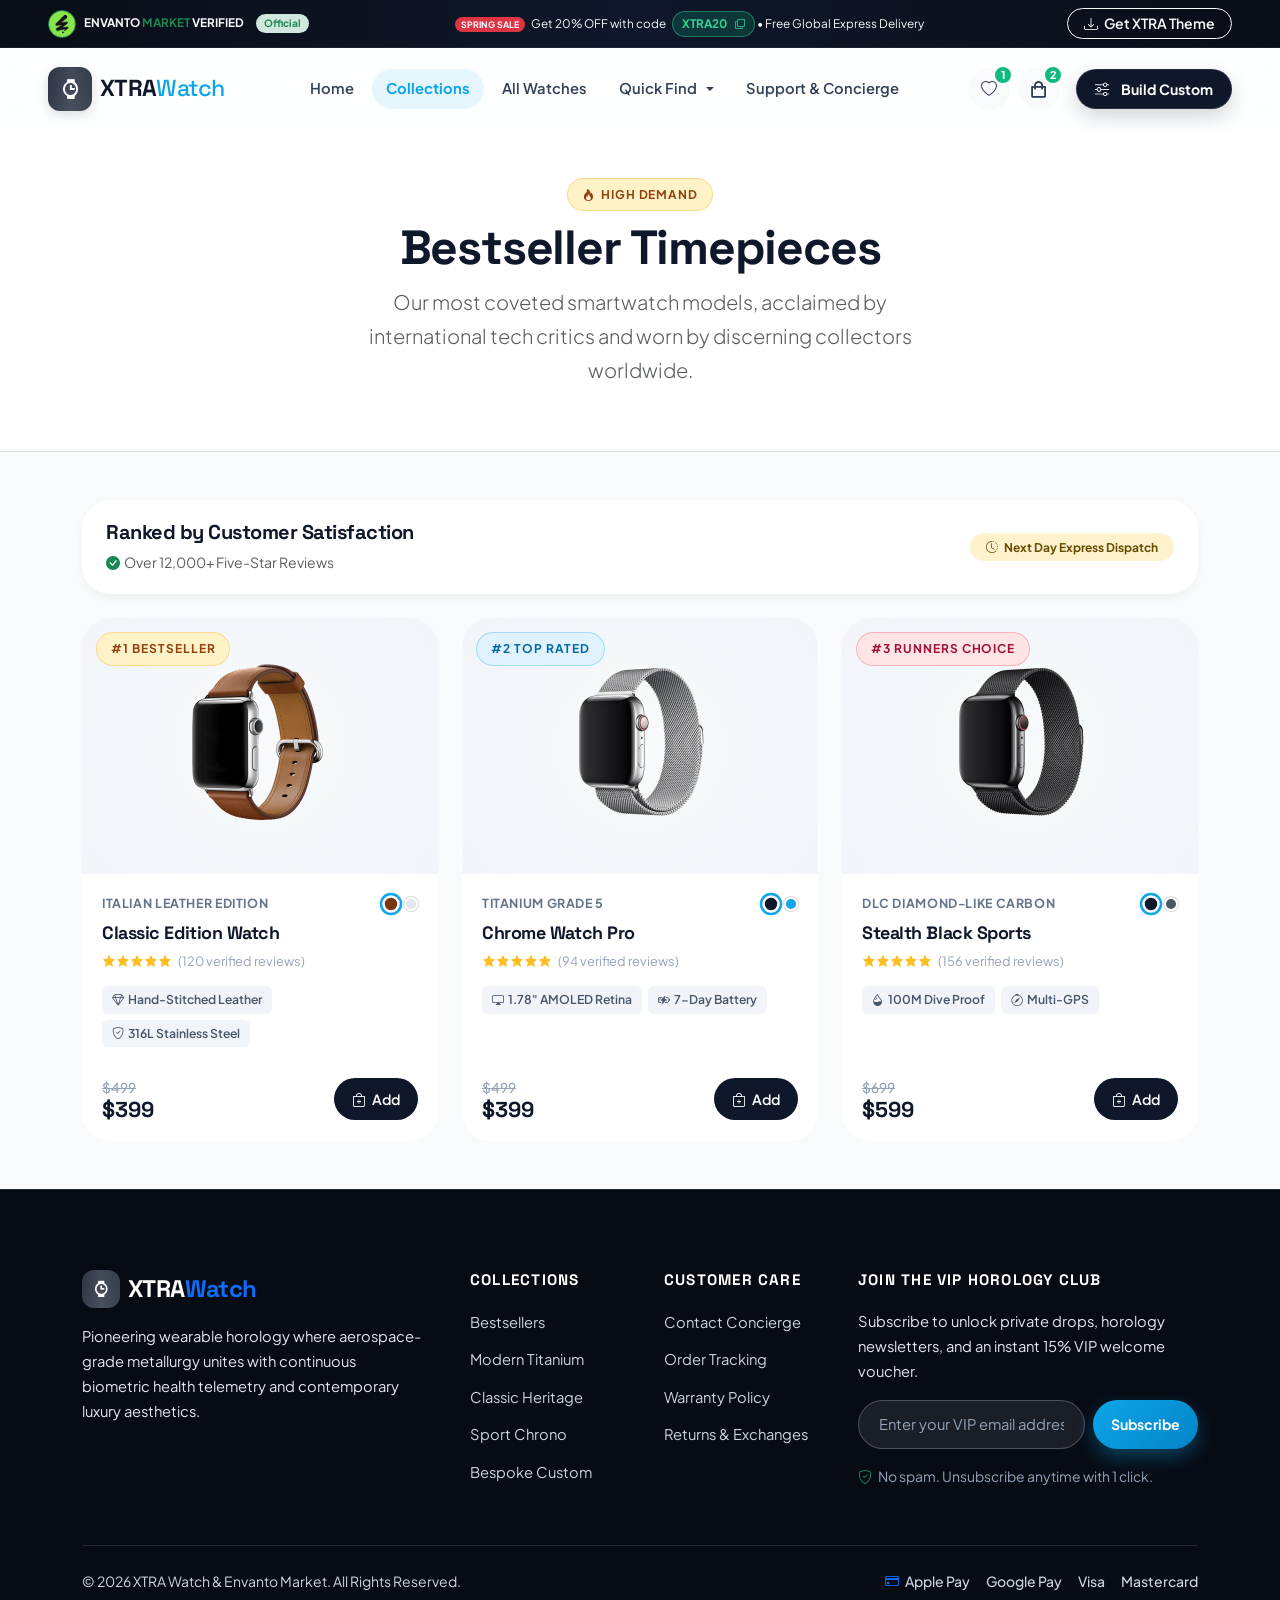
==== commit 6b74b2c2: "Fix navbar button stretching on desktop: use proper responsive width for Build Custom button" ====
--- a/commponent/bestseller.html
+++ b/commponent/bestseller.html
@@ -265,7 +265,7 @@
 
               <a
                 href="custom.html"
-                class="btn-luxury-dark btn-luxury-sm ms-lg-2 w-100 w-lg-auto text-center justify-content-center"
+                class="btn-luxury-dark btn-luxury-sm ms-lg-2 text-center justify-content-center"
               >
                 <i class="bi bi-sliders me-1"></i> Build Custom
               </a>
--- a/css/custom.css
+++ b/css/custom.css
@@ -413,7 +413,47 @@
   padding: 6px 14px;
 }
 
-/* Nav Action Buttons */
+/* Nav Action Buttons & Right CTA */
+.nav-cta-wrapper {
+  display: flex;
+  align-items: center;
+  gap: 8px;
+}
+
+@media (min-width: 992px) {
+  .w-lg-auto {
+    width: auto !important;
+  }
+
+  .nav-cta-wrapper {
+    width: auto !important;
+    margin-top: 0 !important;
+    justify-content: flex-end !important;
+    flex-shrink: 0 !important;
+  }
+
+  .navbar-luxury .btn-luxury-dark,
+  .navbar-luxury .btn-luxury-primary,
+  .navbar-luxury .btn-luxury-sm {
+    width: auto !important;
+    white-space: nowrap !important;
+    flex-shrink: 0 !important;
+  }
+}
+
+@media (max-width: 991.98px) {
+  .nav-cta-wrapper {
+    width: 100% !important;
+    margin-top: 1rem !important;
+    flex-direction: column !important;
+  }
+
+  .navbar-luxury .offcanvas-body .btn-luxury-dark,
+  .navbar-luxury .offcanvas-body .btn-luxury-primary {
+    width: 100% !important;
+  }
+}
+
 .nav-action-btn {
   width: 42px;
   height: 42px;
